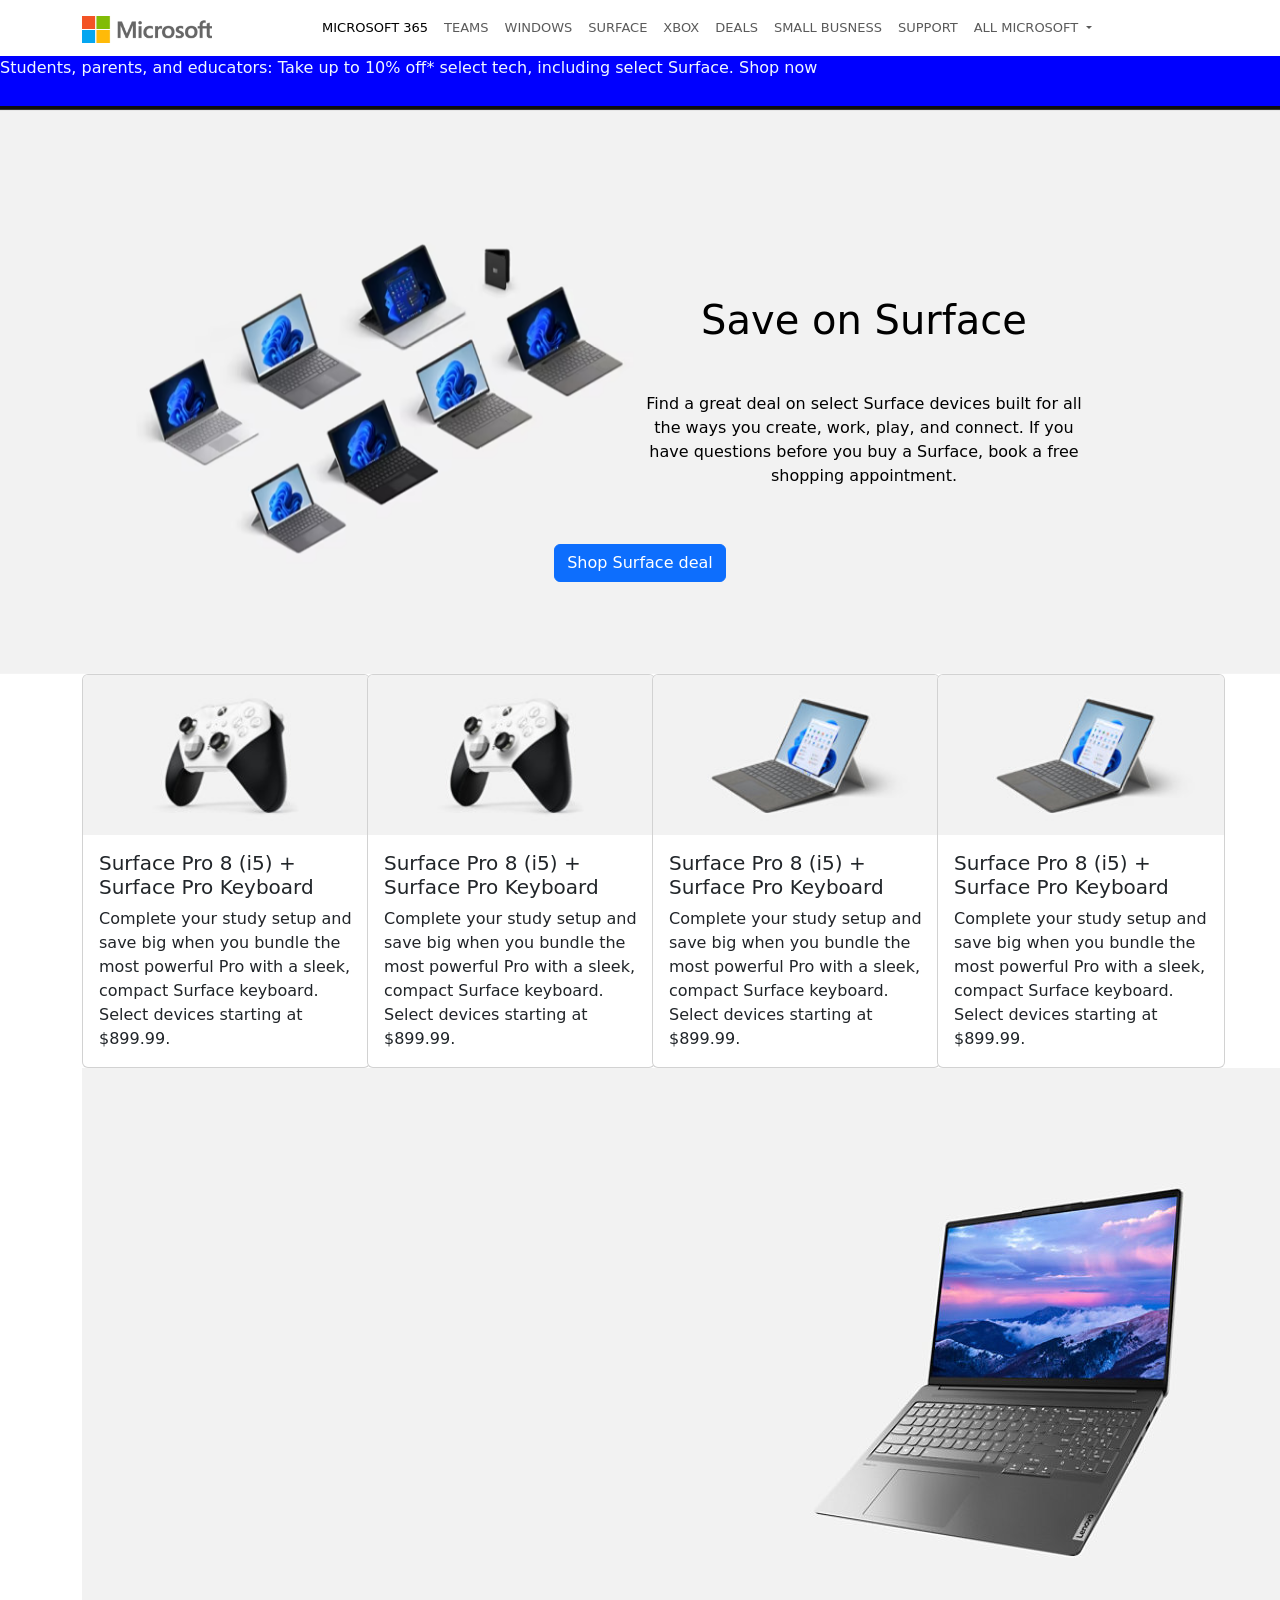
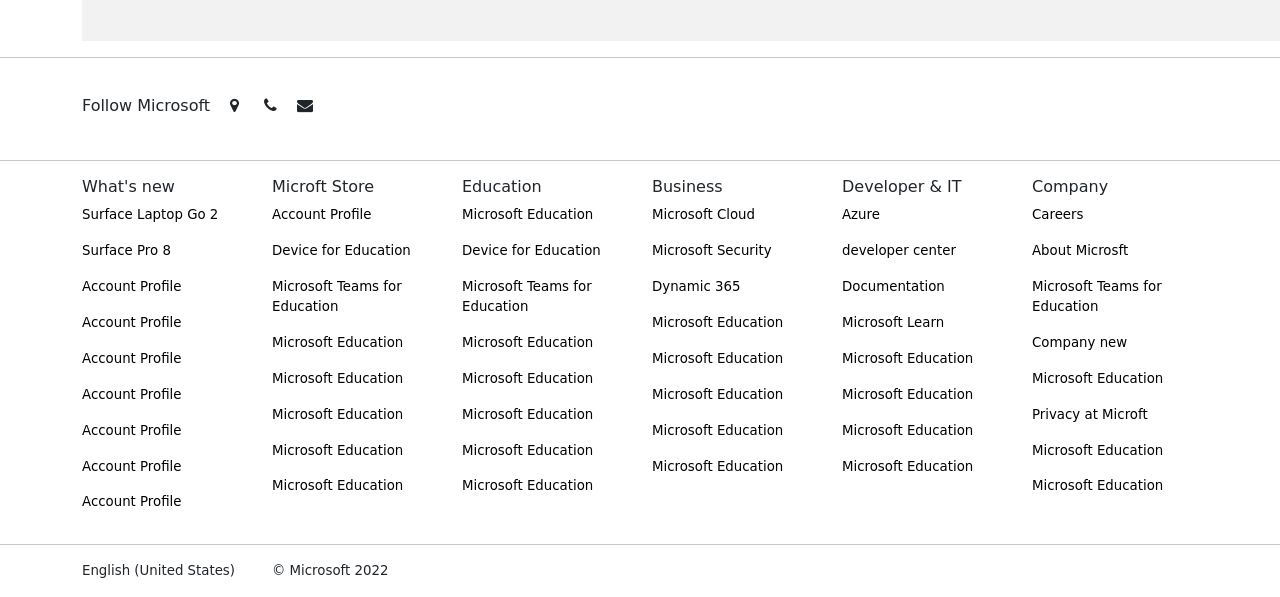
==== index.html @ 138b94b3 "extract index.html" ====
<!DOCTYPE html>
<html lang="en">
<head>
    <meta charset="UTF-8">
    <meta http-equiv="X-UA-Compatible" content="IE=edge">
    <meta name="viewport" content="width=device-width, initial-scale=1.0">
    <link rel="stylesheet" href="Website Cloning/style.css">
    <link href="https://cdn.jsdelivr.net/npm/bootstrap@5.2.1/dist/css/bootstrap.min.css" rel="stylesheet" integrity="sha384-iYQeCzEYFbKjA/T2uDLTpkwGzCiq6soy8tYaI1GyVh/UjpbCx/TYkiZhlZB6+fzT" crossorigin="anonymous">
    <link rel="stylesheet" href="https://stackpath.bootstrapcdn.com/font-awesome/4.7.0/css/font-awesome.min.css" >
    <title>Website Cloning</title>
</head>
<body>
  <nav class="navbar navbar-expand-lg navbar-light  sticky-top ">
    <div class="container">
  <a class="navbar-brand" href="#"><img src="Website Cloning/images/logo.png" alt="logo"></a>
  <button class="navbar-toggler" type="button" data-toggle="collapse" data-target="#navbarSupportedContent" 
  >
    <span class="navbar-toggler-icon"></span>
  </button>

  <div class="collapse navbar-collapse" id="navbarSupportedContent">
    <ul class="navbar-nav mr-auto">
      <li class="nav-item active text-uppercase">
        <a class="nav-link active" href="#">Microsoft 365</a>
      </li>
      <li class="nav-item text-uppercase">
        <a class="nav-link" href="#">Teams</a>
      </li>
      
      <li class="nav-item text-uppercase">
          <a class="nav-link" href="#">Windows</a>
        </li>
        
       <li class="nav-item text-uppercase">
        <a class="nav-link" href="#">Surface</a>
       </li>
       <li class="nav-item text-uppercase">
        <a class="nav-link" href="#">Xbox</a>
       </li>
       <li class="nav-item text-uppercase">
        <a class="nav-link" href="#">Deals</a>
       </li>
       <li class="nav-item text-uppercase">
        <a class="nav-link" href="#">Small Busness</a>
       </li>
       <li class="nav-item text-uppercase">
        <a class="nav-link" href="#">Support</a>
       </li>

              <li class="nav-item dropdown text-uppercase">
                <a class="nav-link dropdown-toggle" href="#" id="navbarDropdown" role="button" data-toggle="dropdown" aria-haspopup="true" aria-expanded="false">
                  All Microsoft
                </a>
                <div class="dropdown-menu text-uppercase" aria-labelledby="navbarDropdown">
                  <a class="dropdown-item" href="#">Software</a>
                  <a class="dropdown-item" href="#">PC & Devices</a>
                  <a class="dropdown-item" href="#">Entertainment</a>
                  <a class="dropdown-item" href="#">PC & Devices</a>
                  <a class="dropdown-item" href="#">Business</a>
                  <a class="dropdown-item" href="#">Developer & IT</a>
                  <a class="dropdown-item" href="#">Other</a>
                 
              </li>
     </ul>
  </div>
</div>
</nav>


  <div class="container-padding">
    <div class="info">
    <a href="#">Students, parents, and educators: Take up to 10% off* select tech, including select Surface. Shop now</a>   
    
  </div> 
</div>


<div id="carouselExampleSlidesOnly" class="carousel slide" data-ride="carousel">
  <div class="carousel-inner">
    <div class="carousel-item active">
        <img src="Website Cloning/images/welcome.png" class="d-block w-100" alt="...">

    </div>
    <div class="carousel-caption ">
      <h1 >Save on Surface</h1>
      <p>Find a great deal on select Surface devices built for all the ways you create, work, play,
         and connect. If you have questions before you buy a Surface, book a free shopping appointment.</p>
         
         <button type="button" class="btn btn-primary">Shop Surface deal</button>
     
    </div>
    <div class="carousel-item">
      <img src="Website Cloning/images/welcome.png" class="d-block w-100" alt="...">
    </div>
    
  </div>
</div>

<div class="container">
  <div class="row padding">
    <div class="col-md-3">
  <div class="card" style="width: 18rem;">
    <img src="Website Cloning/images/card1.jpg" class="card-img-top" alt="...">
    <div class="card-body">
      <h5 class="card-title">Surface Pro 8 (i5) + Surface Pro Keyboard</h5>
      <p class="card-text">Complete your study setup and save big when you bundle the most powerful Pro with a sleek, compact Surface keyboard. 
        Select devices starting at $899.99.</p>
    </div>
  </div>
</div>
<div class="col-md-3">
  <div class="card" style="width: 18rem;">
    <img src="Website Cloning/images/card1.jpg" class="card-img-top" alt="...">
    <div class="card-body">
      <h5 class="card-title">Surface Pro 8 (i5) + Surface Pro Keyboard</h5>
      <p class="card-text">Complete your study setup and save big when you bundle the most powerful Pro with a sleek, compact Surface keyboard. 
        Select devices starting at $899.99.</p>
    </div>
  </div>
</div>
<div class="col-md-3">
  <div class="card" style="width: 18rem;">
    <img src="Website Cloning/images/card3.jpg" class="card-img-top" alt="...">
    <div class="card-body">
      <h5 class="card-title">Surface Pro 8 (i5) + Surface Pro Keyboard</h5>
      <p class="card-text">Complete your study setup and save big when you bundle the most powerful Pro with a sleek, compact Surface keyboard. 
        Select devices starting at $899.99.</p>
    </div>
  </div>
</div>
<div class="col-md-3">
  <div class="card" style="width: 18rem;">
    <img src="Website Cloning/images/card3.jpg" class="card-img-top" alt="...">
    <div class="card-body">
      <h5 class="card-title">Surface Pro 8 (i5) + Surface Pro Keyboard</h5>
      <p class="card-text">Complete your study setup and save big when you bundle the most powerful Pro with a sleek, compact Surface keyboard. 
        Select devices starting at $899.99.</p>
    </div>
  </div>
</div>
  </div>
</div>
<div class="container">
 <div class="col-12">

    <img src="Website Cloning/images/ads.png" alt="">
  

 </div>

</div>
<hr>


<div class="icon-list">


<div class="container">
  
        
        <p class="icon-section">Follow Microsoft<i class="fa fa-map-marker"></i> <i class="fa fa-phone"> </i><i class="fa fa-envelope"></i> </p>
        
</div>
</div>
<hr>
<footer>

  <div class="container padding">
    <div class="row padding">
      
      <div class="col-md-2">
        <h6>What's new</h6>
        <p><a href="#">Surface Laptop Go 2</a></p>
        <p><a href="#">Surface Pro 8</a></p>
        <p><a href="#">Account Profile</a></p>
        <p><a href="#">Account Profile</a></p>
        <p><a href="#">Account Profile</a></p>
        <p><a href="#">Account Profile</a></p>
        <p><a href="#">Account Profile</a></p>
        <p><a href="#">Account Profile</a></p>
        <p><a href="#">Account Profile</a></p>

          
          
         
        </div>
        <div class="col-md-2">
          <h6>Microft Store</h6>  
          <p><a href="#">Account Profile</a></p>
          <p><a href="#">Device for Education</a></p>
          <p><a href="#">Microsoft Teams for Education</a></p>
          <p><a href="#">Microsoft Education</a></p>
          <p><a href="#">Microsoft Education</a></p>
          <p><a href="#">Microsoft Education</a></p>
          <p><a href="#">Microsoft Education</a></p>
          <p><a href="#">Microsoft Education</a></p>
            
          
           </div>
           <div class="col-md-2">
            <h6>Education</h6>  
            <p><a href="#">Microsoft Education</a></p>
            <p><a href="#">Device for Education</a></p>
            <p><a href="#">Microsoft Teams for Education</a></p>
            <p><a href="#">Microsoft Education</a></p>
            <p><a href="#">Microsoft Education</a></p>
            <p><a href="#">Microsoft Education</a></p>
            <p><a href="#">Microsoft Education</a></p>
            <p><a href="#">Microsoft Education</a></p>
              </div>
              <div class="col-md-2">
                <h6>Business</h6>  
                <p><a href="#">Microsoft Cloud</a></p>
                <p><a href="#">Microsoft Security</a></p>
                <p><a href="#">Dynamic 365</a></p>
                <p><a href="#">Microsoft Education</a></p>
                <p><a href="#">Microsoft Education</a></p>
                <p><a href="#">Microsoft Education</a></p>
                <p><a href="#">Microsoft Education</a></p>
                <p><a href="#">Microsoft Education</a></p>
                  </div>
              <div class="col-md-2">
                <h6>Developer & IT</h6>  
                <p><a href="#">Azure</a></p>
                <p><a href="#">developer center</a></p>
                <p><a href="#">Documentation</a></p>
                <p><a href="#">Microsoft Learn</a></p>
                <p><a href="#">Microsoft Education</a></p>
                <p><a href="#">Microsoft Education</a></p>
                <p><a href="#">Microsoft Education</a></p>
                <p><a href="#">Microsoft Education</a></p>
                  
                
                 </div>
                 <div class="col-md-2">
                  <h6>Company</h6>  
                  <p><a href="#">Careers</a></p>
                  <p><a href="#">About Microsft</a></p>
                  <p><a href="#">Microsoft Teams for Education</a></p>
                  <p><a href="#">Company new</a></p>
                  <p><a href="#">Microsoft Education</a></p>
                  <p><a href="#">Privacy at Microft</a></p>
                  <p><a href="#">Microsoft Education</a></p>
                  <p><a href="#">Microsoft Education</a></p>
                    
                  
                   </div>

                  </div></div>
                  <hr>
<div class="container padding">
<div class="row padding">
            <div class="col-md-2">
             English (United States)
            </div>
            <div class="col-md-2">
              <p> &copy; Microsoft 2022</p>
            </div>
            
             
           </div>
    </div>
    
  
</footer>  
<script src="https://cdn.jsdelivr.net/npm/bootstrap@5.2.1/dist/js/bootstrap.bundle.min.js" integrity="sha384-u1OknCvxWvY5kfmNBILK2hRnQC3Pr17a+RTT6rIHI7NnikvbZlHgTPOOmMi466C8" crossorigin="anonymous"></script>
</body>
</html>
---- Website Cloning/style.css ----
html,body{
    width: 100%;
    height: 100%;
    font-family: 'Poppins',sans-serif;
    
}

nav{
    font-size: small;
    color: white;
}
.navbar img{
    width: 60% ;

}




.icon-section i{
    padding-left: 20px;
}

.info{
    background-color: blue;
    height: 50px;
    
}
.info a{
    text-decoration: none;
    color: aliceblue;
    padding-top: 50px;
    
}

.carousel-caption {
    position: absolute;
    top:30%;
    padding: 30px 0px;
}
.carousel-caption h1{
padding-bottom: 40px;
padding-left: 50%;
color: black;
    
}
.carousel-caption p{
    padding-bottom: 40px;
    padding-left: 50%;
    color: black;
        
    }
    .icon-list{
        height: 70px;
        padding-top: 20px;
    }
    
    
    






















footer{
    font-size: smaller;
    text-decoration: none;

}

footer a{
    text-decoration: none;
    color: black;

}
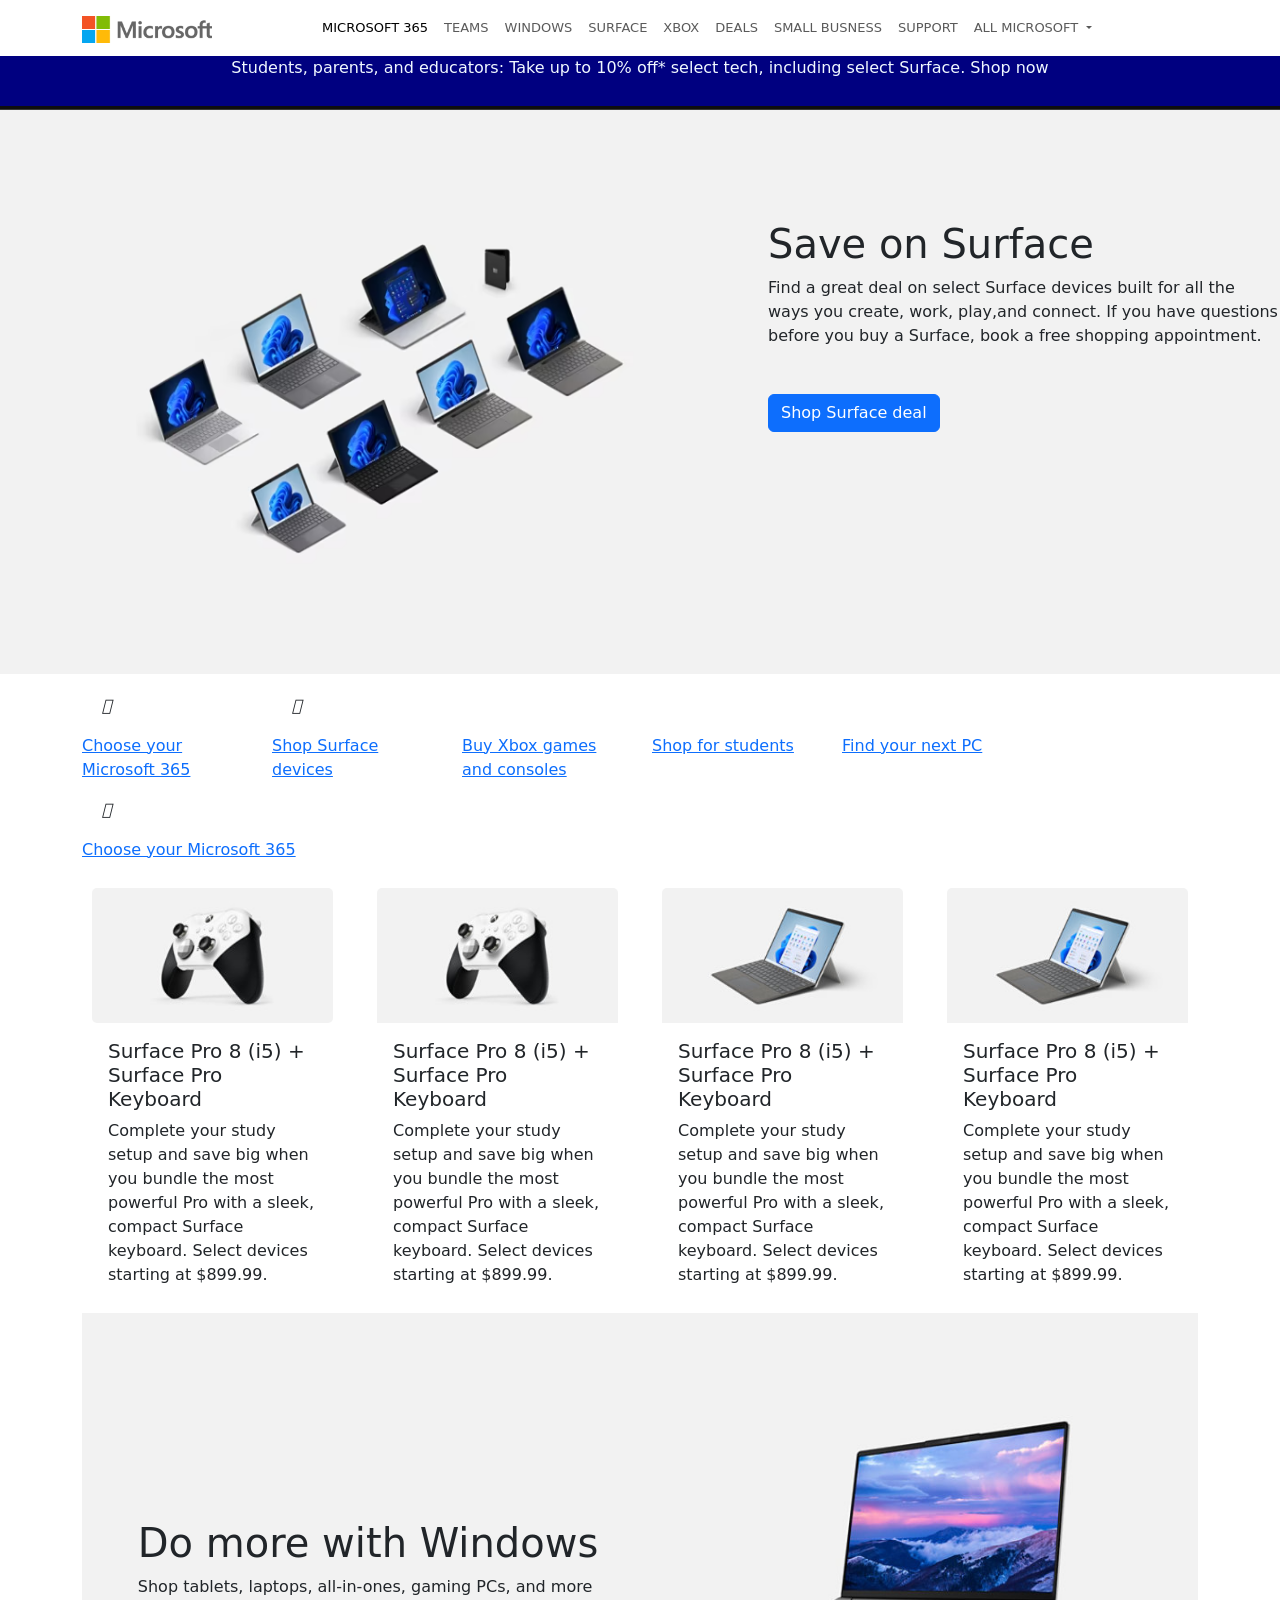
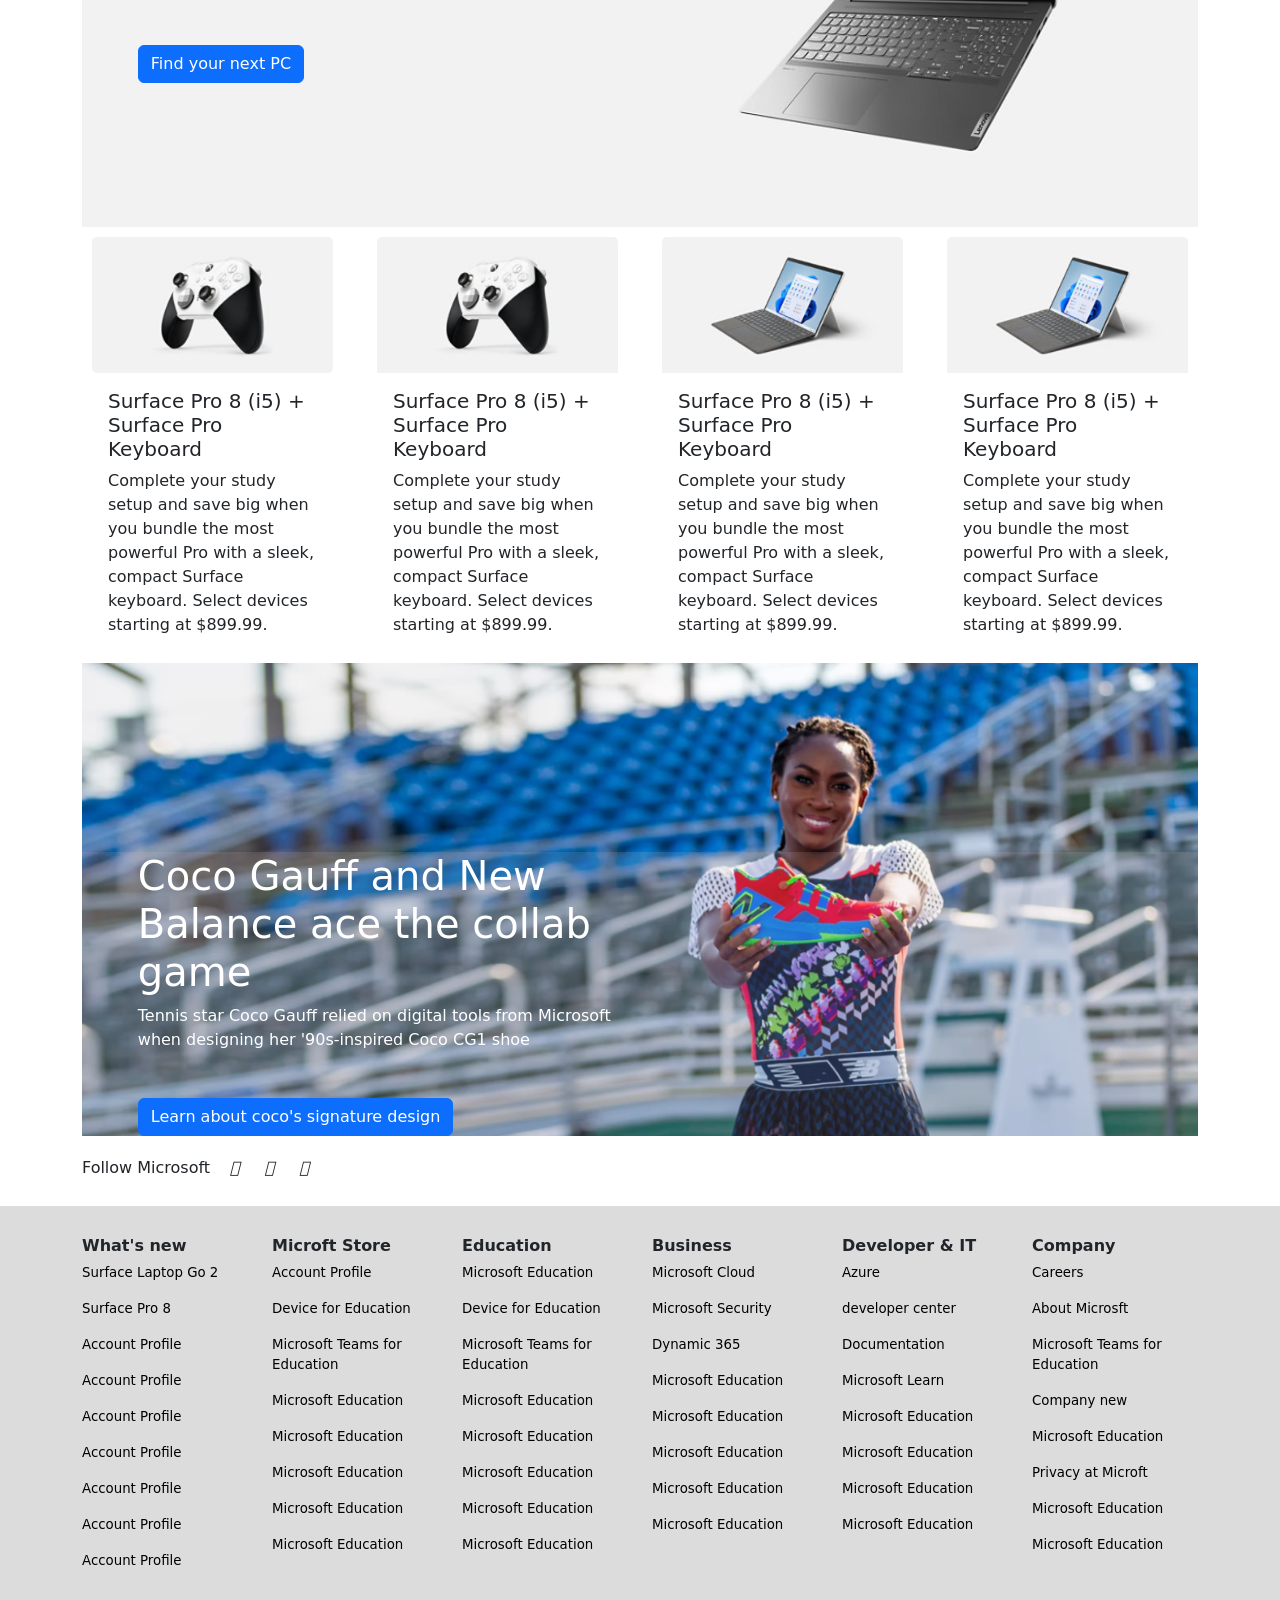
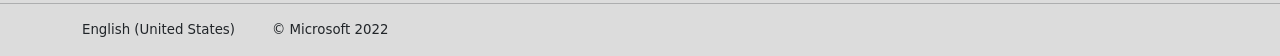
==== commit b40129fe: "add responsiveness" ====
--- a/index.html
+++ b/index.html
@@ -66,40 +66,99 @@
 </div>
 </nav>
 
-
+<section class="info">
   <div class="container-padding">
-    <div class="info">
+    
     <a href="#">Students, parents, and educators: Take up to 10% off* select tech, including select Surface. Shop now</a>   
     
-  </div> 
-</div>
-
-
-<div id="carouselExampleSlidesOnly" class="carousel slide" data-ride="carousel">
-  <div class="carousel-inner">
-    <div class="carousel-item active">
-        <img src="Website Cloning/images/welcome.png" class="d-block w-100" alt="...">
-
-    </div>
-    <div class="carousel-caption ">
+  
+</div>
+
+</section>
+
+  
+
+
+
+
+
+  <div class="hello">
+    <img src="Website Cloning/images/welcome.png"  alt="..." style="width:100%;">
+
+    <div class="text-block">
       <h1 >Save on Surface</h1>
-      <p>Find a great deal on select Surface devices built for all the ways you create, work, play,
-         and connect. If you have questions before you buy a Surface, book a free shopping appointment.</p>
+      <p>Find a great deal on select Surface devices  built for all the ways you create, work, play,and connect. If you have questions before you buy a Surface, book a free shopping appointment.</p>
          
          <button type="button" class="btn btn-primary">Shop Surface deal</button>
+
+    </div>
+    
      
     </div>
-    <div class="carousel-item">
-      <img src="Website Cloning/images/welcome.png" class="d-block w-100" alt="...">
-    </div>
-    
-  </div>
-</div>
+
+
+    
+
+    
+    
+  
+
+
+
+<div class="icon-list">
+
+
+  <div class="container">
+    <div class="row">
+      <div class="col-md-2">
+        <p class="icon-section"><i class="fa-brands fa-windows"></i></p>
+        <p><a href="#">Choose your Microsoft 365</a></p>
+      </div>
+      <div class="col-md-2">
+        <p class="icon-section"><i class="fa-light fa-laptop"></i> </p>
+        <p><a href="#">Shop Surface devices</a></p>
+      </div>
+      <div class="col-md-2">
+        <p class="icon-section"> <i class="fa-brands fa-xbox"></i></p>
+        <p><a href="#">Buy Xbox games and consoles</a></p>
+      </div>
+      <div class="col-md-2">
+        <p class="icon-section"><i class="fa-thin fa-backpack"></i></p>
+        <p><a href="#">Shop for students</a></p>
+      </div>
+      <div class="col-md-2">
+        <p class="icon-section"><i class="fa-thin fa-backpack"></i></p>
+        <p><a href="#">Find your next PC</a></p>
+      </div>
+      
+    
+    
+    </div>
+    <div class="row">
+    <div class="col-md-12">
+      <p class="icon-section"><i class="fa-thin fa-suitcase"></i></p>
+      <p><a href="#">Choose your Microsoft 365</a></p>
+    </div>
+
+  </div>
+  </div>
+        
+<section class="advert">
 
 <div class="container">
-  <div class="row padding">
+  <div class="row">
     <div class="col-md-3">
-  <div class="card" style="width: 18rem;">
+  <div class="card border-0"  >
+    <img src="Website Cloning/images/card1.jpg" class="card-img" alt="...">
+    <div class="card-body">
+      <h5 class="card-title">Surface Pro 8 (i5) + Surface Pro Keyboard</h5>
+      <p class="card-text">Complete your study setup and save big when you bundle the most powerful Pro with a sleek, compact Surface keyboard. 
+        Select devices starting at $899.99.</p>
+    </div>
+  </div>
+</div>
+<div class="col-md-3">
+  <div class="card border-0" >
     <img src="Website Cloning/images/card1.jpg" class="card-img-top" alt="...">
     <div class="card-body">
       <h5 class="card-title">Surface Pro 8 (i5) + Surface Pro Keyboard</h5>
@@ -109,7 +168,62 @@
   </div>
 </div>
 <div class="col-md-3">
-  <div class="card" style="width: 18rem;">
+  <div class="card border-0" >
+    <img src="Website Cloning/images/card3.jpg" class="card-img-top" alt="...">
+    <div class="card-body">
+      <h5 class="card-title">Surface Pro 8 (i5) + Surface Pro Keyboard</h5>
+      <p class="card-text">Complete your study setup and save big when you bundle the most powerful Pro with a sleek, compact Surface keyboard. 
+        Select devices starting at $899.99.</p>
+    </div>
+  </div>
+</div>
+<div class="col-md-3">
+  <div class="card border-0">
+    <img src="Website Cloning/images/card3.jpg" class="card-img-top" alt="...">
+    <div class="card-body">
+      <h5 class="card-title">Surface Pro 8 (i5) + Surface Pro Keyboard</h5>
+      <p class="card-text">Complete your study setup and save big when you bundle the most powerful Pro with a sleek, compact Surface keyboard. 
+        Select devices starting at $899.99.</p>
+    </div>
+  </div>
+</div>
+</div>
+  </div> </section>
+
+<div class="container">
+
+<div class="hello-left">
+  <img src="Website Cloning/images/ads.png"  alt="">
+
+  <div class="text-block-left">
+    <h1 >Do more with Windows</h1>
+    <p>Shop tablets, laptops, all-in-ones, gaming PCs, and more</p>
+       
+       <button type="button" class="btn btn-primary">Find your next PC</button>
+
+  </div>
+  
+   
+  </div>
+</div>
+
+
+
+
+<div class="container">
+  <div class="row">
+    <div class="col-md-3">
+  <div class="card border-0"  >
+    <img src="Website Cloning/images/card1.jpg" class="card-img" alt="...">
+    <div class="card-body">
+      <h5 class="card-title">Surface Pro 8 (i5) + Surface Pro Keyboard</h5>
+      <p class="card-text">Complete your study setup and save big when you bundle the most powerful Pro with a sleek, compact Surface keyboard. 
+        Select devices starting at $899.99.</p>
+    </div>
+  </div>
+</div>
+<div class="col-md-3">
+  <div class="card border-0" >
     <img src="Website Cloning/images/card1.jpg" class="card-img-top" alt="...">
     <div class="card-body">
       <h5 class="card-title">Surface Pro 8 (i5) + Surface Pro Keyboard</h5>
@@ -119,7 +233,7 @@
   </div>
 </div>
 <div class="col-md-3">
-  <div class="card" style="width: 18rem;">
+  <div class="card border-0" >
     <img src="Website Cloning/images/card3.jpg" class="card-img-top" alt="...">
     <div class="card-body">
       <h5 class="card-title">Surface Pro 8 (i5) + Surface Pro Keyboard</h5>
@@ -129,7 +243,7 @@
   </div>
 </div>
 <div class="col-md-3">
-  <div class="card" style="width: 18rem;">
+  <div class="card border-0" >
     <img src="Website Cloning/images/card3.jpg" class="card-img-top" alt="...">
     <div class="card-body">
       <h5 class="card-title">Surface Pro 8 (i5) + Surface Pro Keyboard</h5>
@@ -138,38 +252,44 @@
     </div>
   </div>
 </div>
-  </div>
-</div>
+</div>
+  </div>
+
+  <div class="container">
+
+    <div class="hello-bottom">
+      <img src="Website Cloning/images/player.png"  alt="">
+    
+      <div class="text-block-bottom">
+        <h1>Coco Gauff and New Balance ace the collab game</h1>
+        <p>Tennis star Coco Gauff relied on digital tools from Microsoft when designing her '90s-inspired Coco CG1 shoe</p>
+           
+           <button type="button" class="btn btn-primary">Learn about coco's signature design</button>
+    
+      </div>
+      
+       
+      </div>
+    </div>
+
+<div class="icon-list">
+
+
 <div class="container">
- <div class="col-12">
-
-    <img src="Website Cloning/images/ads.png" alt="">
-  
-
- </div>
-
-</div>
-<hr>
-
-
-<div class="icon-list">
-
-
-<div class="container">
   
         
-        <p class="icon-section">Follow Microsoft<i class="fa fa-map-marker"></i> <i class="fa fa-phone"> </i><i class="fa fa-envelope"></i> </p>
+<p class="icon-section">Follow Microsoft<i class="fa-brands fa-twitter"></i> <i class="fa-brands fa-linkedin"></i> <i class="fa-brands fa-facebook"></i> </p>
         
 </div>
 </div>
-<hr>
+
 <footer>
 
   <div class="container padding">
     <div class="row padding">
       
       <div class="col-md-2">
-        <h6>What's new</h6>
+        <h6><b>What's new </b> </h6>
         <p><a href="#">Surface Laptop Go 2</a></p>
         <p><a href="#">Surface Pro 8</a></p>
         <p><a href="#">Account Profile</a></p>
@@ -185,7 +305,7 @@
          
         </div>
         <div class="col-md-2">
-          <h6>Microft Store</h6>  
+          <h6> <b>Microft Store</b> </h6>  
           <p><a href="#">Account Profile</a></p>
           <p><a href="#">Device for Education</a></p>
           <p><a href="#">Microsoft Teams for Education</a></p>
@@ -198,7 +318,7 @@
           
            </div>
            <div class="col-md-2">
-            <h6>Education</h6>  
+            <h6><b>Education </b></h6>  
             <p><a href="#">Microsoft Education</a></p>
             <p><a href="#">Device for Education</a></p>
             <p><a href="#">Microsoft Teams for Education</a></p>
@@ -209,7 +329,7 @@
             <p><a href="#">Microsoft Education</a></p>
               </div>
               <div class="col-md-2">
-                <h6>Business</h6>  
+                <h6><b>Business </b> </h6>  
                 <p><a href="#">Microsoft Cloud</a></p>
                 <p><a href="#">Microsoft Security</a></p>
                 <p><a href="#">Dynamic 365</a></p>
@@ -220,7 +340,7 @@
                 <p><a href="#">Microsoft Education</a></p>
                   </div>
               <div class="col-md-2">
-                <h6>Developer & IT</h6>  
+                <h6> <b>Developer & IT</b></h6>  
                 <p><a href="#">Azure</a></p>
                 <p><a href="#">developer center</a></p>
                 <p><a href="#">Documentation</a></p>
@@ -233,7 +353,7 @@
                 
                  </div>
                  <div class="col-md-2">
-                  <h6>Company</h6>  
+                  <h6> <b>Company</b></h6>  
                   <p><a href="#">Careers</a></p>
                   <p><a href="#">About Microsft</a></p>
                   <p><a href="#">Microsoft Teams for Education</a></p>
--- a/Website Cloning/style.css
+++ b/Website Cloning/style.css
@@ -22,59 +22,101 @@
 }
 
 .info{
-    background-color: blue;
+    background-color:#000080;
     height: 50px;
+    text-align: center;
     
 }
 .info a{
     text-decoration: none;
     color: aliceblue;
-    padding-top: 50px;
+    padding-top: 20px;
     
 }
 
-.carousel-caption {
+
+
+
+.hello {
+    position: relative;
+   
+  }
+  
+  /* Bottom right text */
+  .text-block {
     position: absolute;
-    top:30%;
-    padding: 30px 0px;
-}
-.carousel-caption h1{
-padding-bottom: 40px;
-padding-left: 50%;
-color: black;
+    top: 20%;
+    padding-left: 60%;
     
-}
-.carousel-caption p{
-    padding-bottom: 40px;
-    padding-left: 50%;
-    color: black;
-        
-    }
+  }
+
+  .hello button{
+    margin-top: 30px;
+  }
+  .hello-left {
+    position: relative;
+   
+  }
+  
+  .hello-left img {
+    width: 100%;
+   
+  }
+  
+  /* Bottom right text */
+  .text-block-left {
+    position: absolute;
+    top: 40%;
+    padding-right: 50%;
+    padding-left: 5%;
+    
+  }
+
+  .hello-left button{
+    margin-top: 30px;
+  }
+
+  .hello-bottom {
+    position: relative;
+    
+   
+  }
+  
+  .hello-bottom img {
+    width: 100%;
+   
+  }
+
+  
+  
+  
+  .text-block-bottom {
+    position: absolute;
+    top: 40%;
+    padding-right: 50%;
+    padding-left: 5%;
+    color: white;
+    background-color:rgba(214, 184, 184, 0.151);
+   
+    
+  }
+
+  .hello-bottom button{
+    margin-top: 30px;
+  }
+  
+
     .icon-list{
         height: 70px;
         padding-top: 20px;
     }
+    .card{
+        padding: 10px;
+        
+        
+    }
     
     
-    
-
-
-
-
-
-
-
-
-
-
-
-
-
-
-
-
-
-
 
 
 
@@ -82,6 +124,8 @@
 footer{
     font-size: smaller;
     text-decoration: none;
+    background-color: gainsboro;
+    padding-top: 30px;
 
 }
 
@@ -90,3 +134,58 @@
     color: black;
 
 }
+@media (max-width: 576px) { 
+
+    .navbar-brand img{
+        display: none;
+    }
+    .info a{
+        display:none;
+    }
+    .hello {
+      
+      width: 100%;
+       
+      }
+   
+    
+  
+  
+  }
+
+/* Medium devices (tablets, 768px and up) */
+@media (max-width: 768px) { 
+    .navbar-brand img{
+        display: none;
+    }
+    .hello {
+      
+      width: 100%;
+       
+      }
+    .text-block {
+       width: 100%;
+    }
+ }
+
+/* Large devices (desktops, 992px and up)  */
+@media (max-width: 992px) { 
+    .navbar-brand img{
+    display: none;
+}
+
+
+
+.hello {
+  position: relative;
+ width: 100%;     
+  padding: auto;
+   
+  }
+.text-block {
+  padding: absolute;
+   width: 100%;
+   padding: 0;
+   
+}}
+
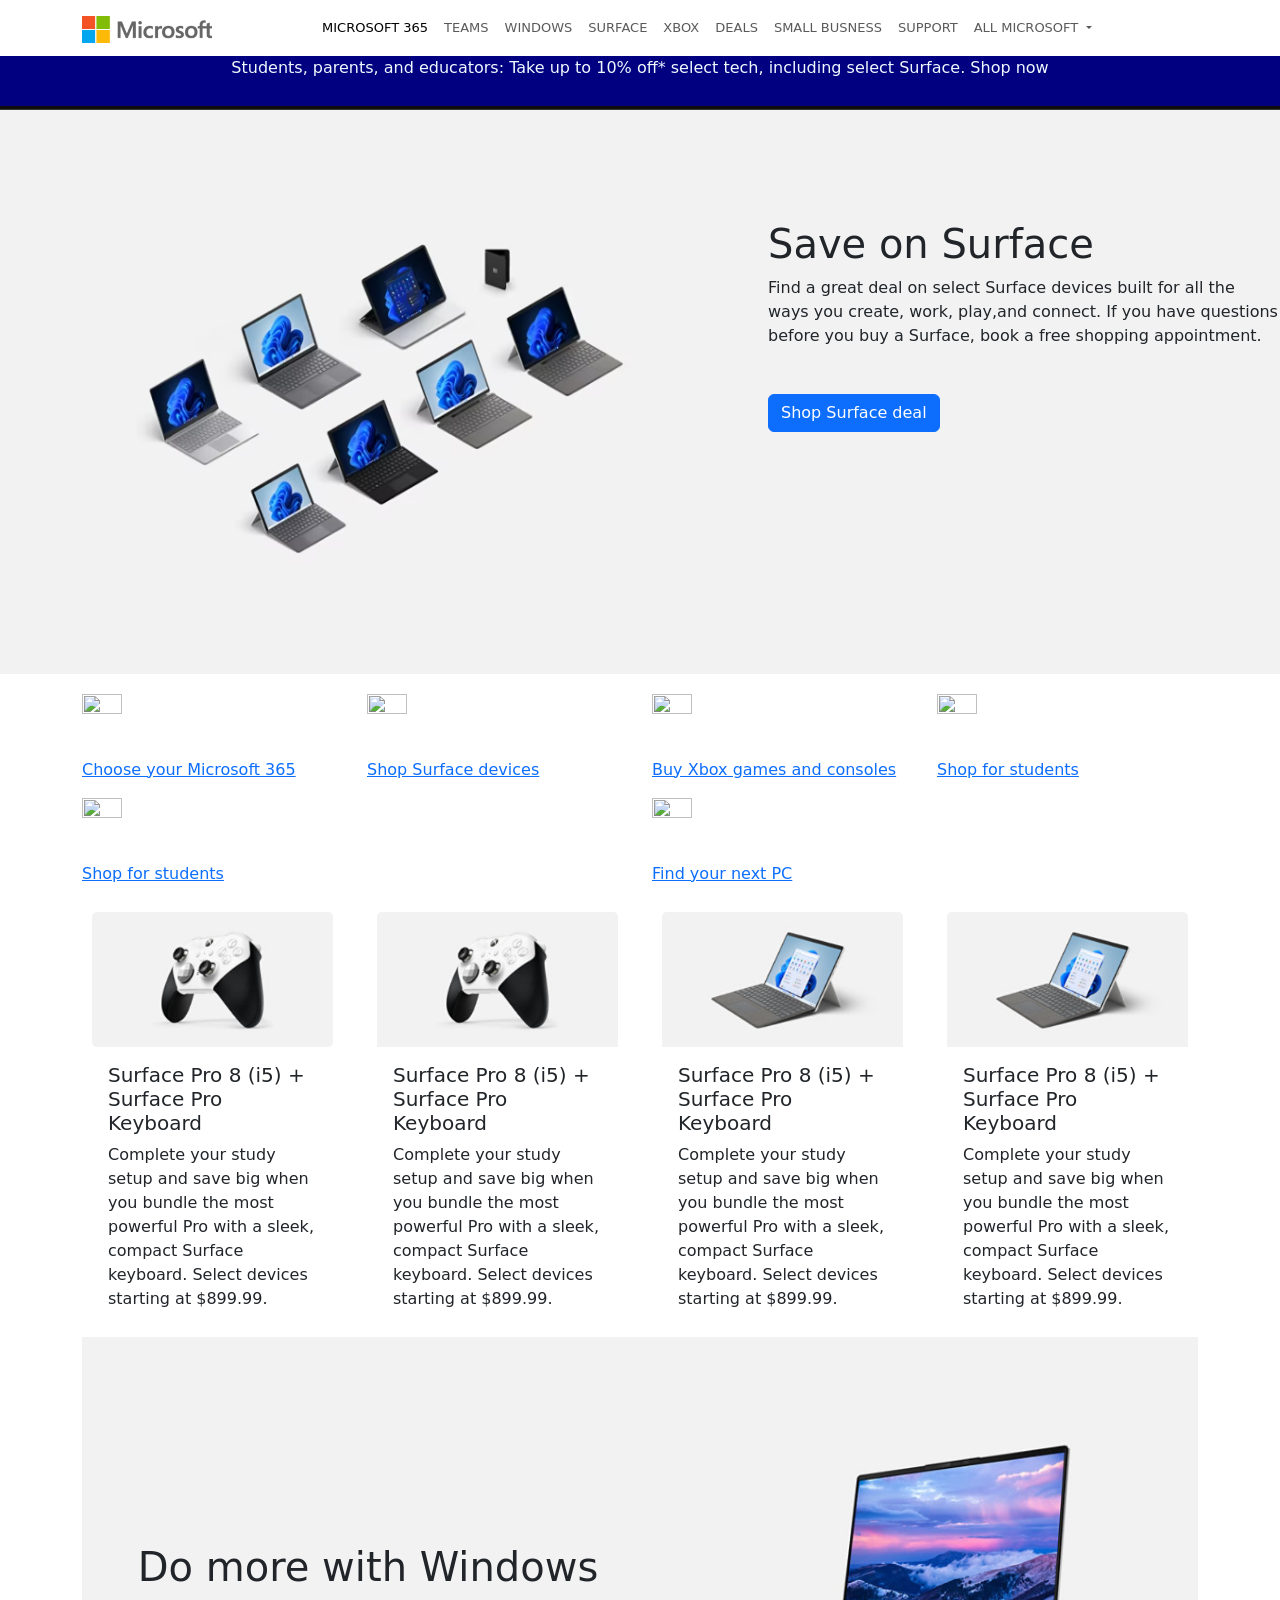
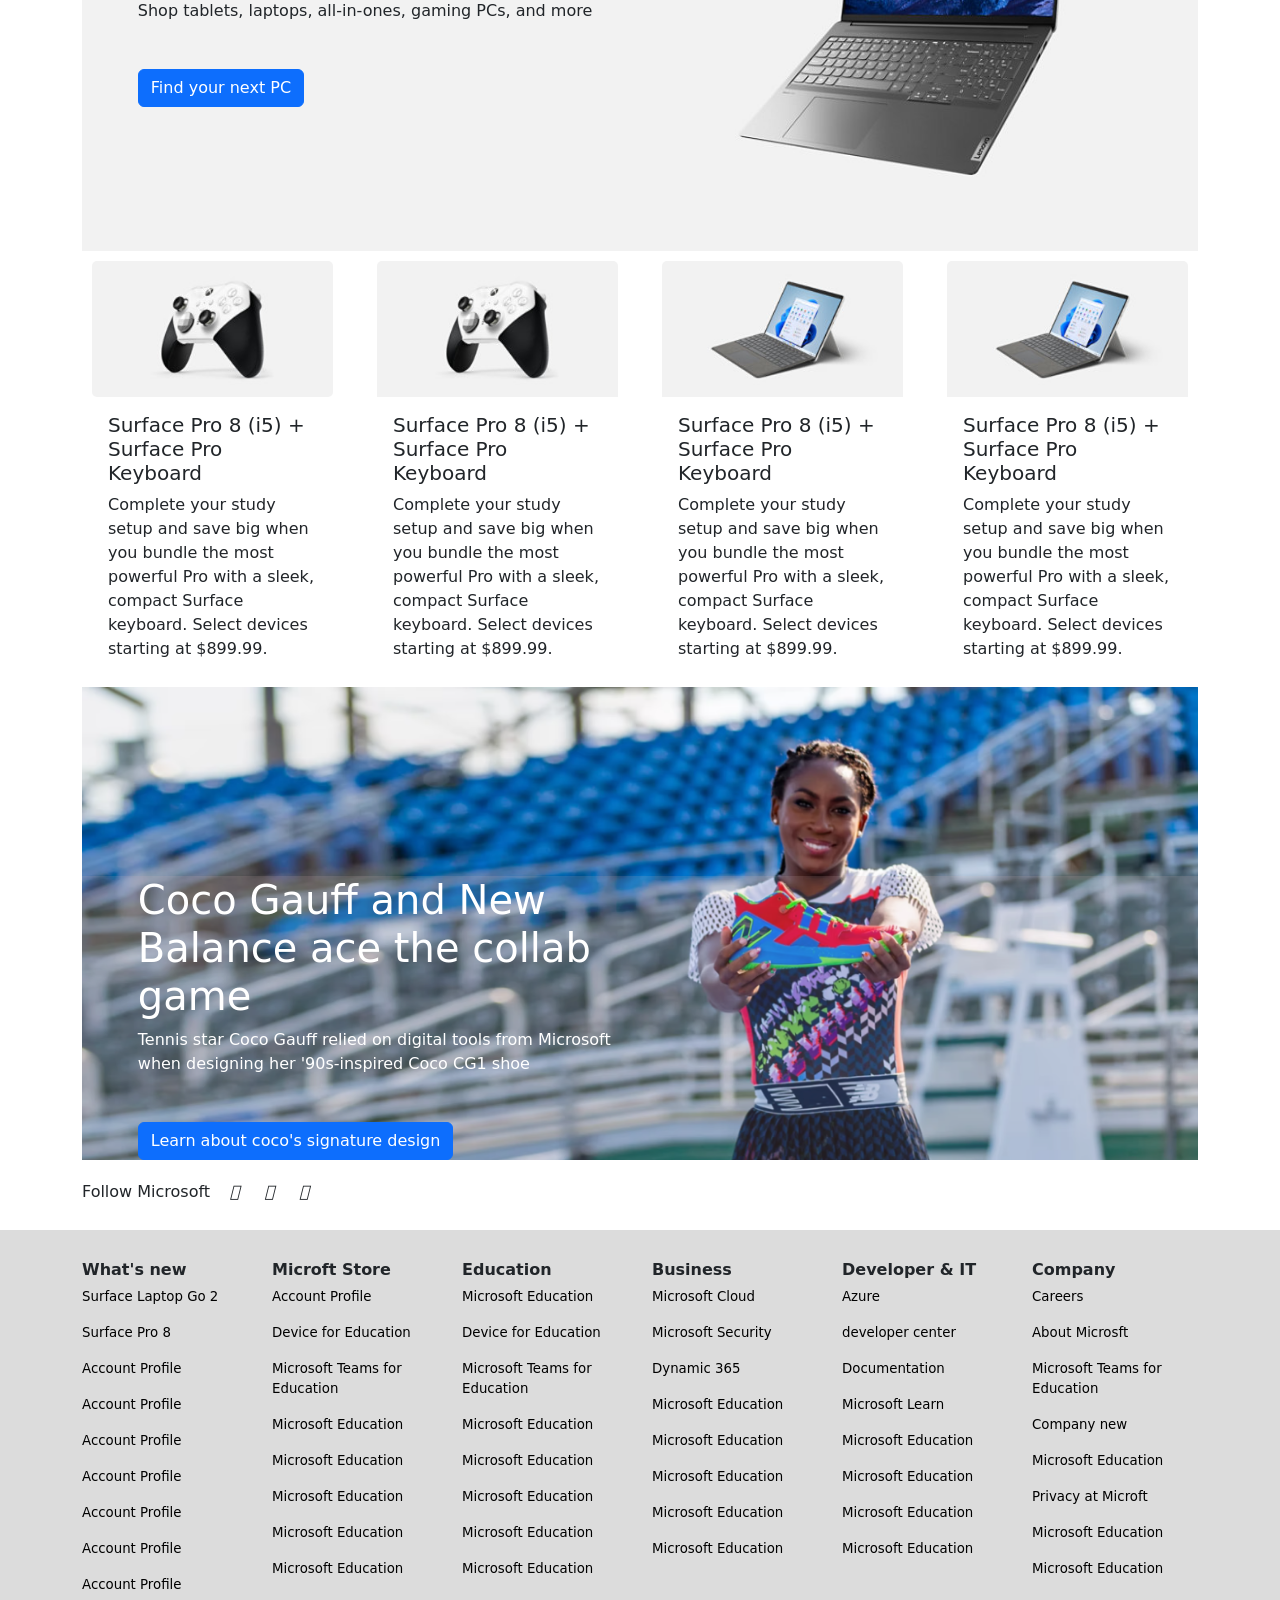
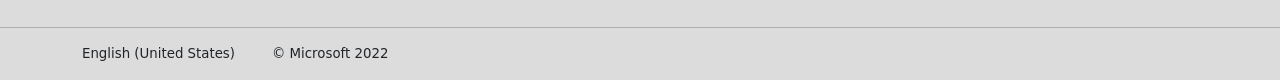
==== commit b22787c2: "update responsiveness" ====
--- a/index.html
+++ b/index.html
@@ -110,38 +110,64 @@
 
   <div class="container">
     <div class="row">
-      <div class="col-md-2">
-        <p class="icon-section"><i class="fa-brands fa-windows"></i></p>
+      <div class="col-md-3">
+        <p class="icon-section"><img data-src="https://cdn-dynmedia-1.microsoft.com/is/image/microsoftcorp/gldn-Quick-Link-Icon-80x80-Microsoft-365?wid=40&amp;hei=40" width="40" height="40" alt="" class="img-fluid flex-shrink-0 mb-2 blur-up lazypreload lazyloaded" data-bi-cn="Choose your Microsoft 365" data-bi-ecn="Choose your Microsoft 365" data-bi-bhvr="0" data-bi-ct="CTA" data-bi-pa="Body" data-bi-compnm="Link List" src="https://cdn-dynmedia-1.microsoft.com/is/image/microsoftcorp/gldn-Quick-Link-Icon-80x80-Microsoft-365?wid=40&amp;hei=40"></p>
         <p><a href="#">Choose your Microsoft 365</a></p>
       </div>
-      <div class="col-md-2">
-        <p class="icon-section"><i class="fa-light fa-laptop"></i> </p>
+      <div class="col-md-3">
+        <p class="icon-section">
+            <img data-src="https://cdn-dynmedia-1.microsoft.com/is/image/microsoftcorp/icon-LL-surface-kickstand-120x120?wid=40&amp;hei=40" width="40" height="40" alt="" class="img-fluid flex-shrink-0 mb-2 blur-up lazypreload lazyloaded" data-bi-cn="Shop Surface devices" data-bi-ecn="Shop Surface devices" data-bi-bhvr="0" data-bi-ct="CTA" data-bi-pa="Body" data-bi-compnm="Link List" src="https://cdn-dynmedia-1.microsoft.com/is/image/microsoftcorp/icon-LL-surface-kickstand-120x120?wid=40&amp;hei=40">
+      </p>
         <p><a href="#">Shop Surface devices</a></p>
       </div>
-      <div class="col-md-2">
-        <p class="icon-section"> <i class="fa-brands fa-xbox"></i></p>
+      <div class="col-md-3">
+        <p class="icon-section">
+            
+            
+          <img data-src="https://cdn-dynmedia-1.microsoft.com/is/image/microsoftcorp/gldn-ICON-LL-xbox-logo-120x120?wid=40&amp;hei=40" width="40" height="40" alt="" class="img-fluid flex-shrink-0 mb-2 blur-up lazypreload lazyloaded" data-bi-cn="Buy Xbox games and consoles" data-bi-ecn="Buy Xbox games and consoles" data-bi-bhvr="0" data-bi-ct="CTA" data-bi-pa="Body" data-bi-compnm="Link List" src="https://cdn-dynmedia-1.microsoft.com/is/image/microsoftcorp/gldn-ICON-LL-xbox-logo-120x120?wid=40&amp;hei=40">
+      
+      
+      </p>
         <p><a href="#">Buy Xbox games and consoles</a></p>
       </div>
-      <div class="col-md-2">
-        <p class="icon-section"><i class="fa-thin fa-backpack"></i></p>
+      <div class="col-md-3">
+        
+        <p class="icon-section"> 
+            
+          <img data-src="https://cdn-dynmedia-1.microsoft.com/is/image/microsoftcorp/Book_Icon_40x40?wid=40&amp;hei=40" width="40" height="40" alt="" class="img-fluid flex-shrink-0 mb-2 blur-up lazypreload lazyloaded" data-bi-cn="Shop for students" data-bi-ecn="Shop for students" data-bi-bhvr="0" data-bi-ct="CTA" data-bi-pa="Body" data-bi-compnm="Link List" src="https://cdn-dynmedia-1.microsoft.com/is/image/microsoftcorp/Book_Icon_40x40?wid=40&amp;hei=40">
+      
+      
+      </p>
         <p><a href="#">Shop for students</a></p>
-      </div>
-      <div class="col-md-2">
-        <p class="icon-section"><i class="fa-thin fa-backpack"></i></p>
-        <p><a href="#">Find your next PC</a></p>
-      </div>
-      
-    
-    
-    </div>
-    <div class="row">
-    <div class="col-md-12">
-      <p class="icon-section"><i class="fa-thin fa-suitcase"></i></p>
-      <p><a href="#">Choose your Microsoft 365</a></p>
-    </div>
-
-  </div>
-  </div>
+      </div> </div>
+
+
+      <div class="row">
+      <div class="col-md-6">
+        <p class="icon-section">
+            
+            
+          <img data-src="https://cdn-dynmedia-1.microsoft.com/is/image/microsoftcorp/QuickLink-Laptop-40x40?wid=40&amp;hei=40" width="40" height="40" alt="" class="img-fluid flex-shrink-0 mb-2 blur-up lazypreload lazyloaded" data-bi-cn="Find your next PC" data-bi-ecn="Find your next PC" data-bi-bhvr="0" data-bi-ct="CTA" data-bi-pa="Body" data-bi-compnm="Link List" src="https://cdn-dynmedia-1.microsoft.com/is/image/microsoftcorp/QuickLink-Laptop-40x40?wid=40&amp;hei=40">
+      
+</p>
+<p><a href="#">Shop for students</a></p></div>
+  
+    
+    
+
+  
+  <div class="col-md-6">
+
+    <p class="icon-section">
+        
+        
+<img data-src="https://cdn-dynmedia-1.microsoft.com/is/image/microsoftcorp/gldn-ICON-LL-briefcase-120x120?wid=40&amp;hei=40" width="40" height="40" alt="" class="img-fluid flex-shrink-0 mb-2 blur-up lazypreload lazyloaded" data-bi-cn="Shop Business" data-bi-ecn="Shop Business" data-bi-bhvr="0" data-bi-ct="CTA" data-bi-pa="Body" data-bi-compnm="Link List" src="https://cdn-dynmedia-1.microsoft.com/is/image/microsoftcorp/gldn-ICON-LL-briefcase-120x120?wid=40&amp;hei=40">
+        
+        
+       <p><a href="#">Find your next PC</a></p>
+    
+</div>
+  </div></div>
         
 <section class="advert">
 
--- a/Website Cloning/style.css
+++ b/Website Cloning/style.css
@@ -142,15 +142,20 @@
     .info a{
         display:none;
     }
-    .hello {
-      
-      width: 100%;
-       
-      }
-   
-    
-  
-  
+    .text-block {
+      position: relative;
+   }
+   .text-block-left {
+    position: relative;
+     
+  }
+  .text-block-bottom {
+    color: black;
+    position: relative;
+     
+  }
+    
+   
   }
 
 /* Medium devices (tablets, 768px and up) */
@@ -158,13 +163,19 @@
     .navbar-brand img{
         display: none;
     }
-    .hello {
-      
-      width: 100%;
+   
+    .text-block {
+      position: relative;
        
-      }
-    .text-block {
-       width: 100%;
+    }
+    .text-block-left {
+      position: relative;
+       
+    }
+    .text-block-bottom {
+      color: black;
+      position: relative;
+       
     }
  }
 
@@ -176,16 +187,21 @@
 
 
 
-.hello {
+.text-block {
   position: relative;
- width: 100%;     
-  padding: auto;
-   
-  }
-.text-block {
-  padding: absolute;
-   width: 100%;
-   padding: 0;
-   
-}}
-
+  padding: 0;
+   
+}
+.text-block-left {
+  position: relative;
+  padding: 0;
+   
+}
+.text-block-bottom {
+  position: relative;
+  padding: 0;
+  color: black;
+   
+}
+}
+
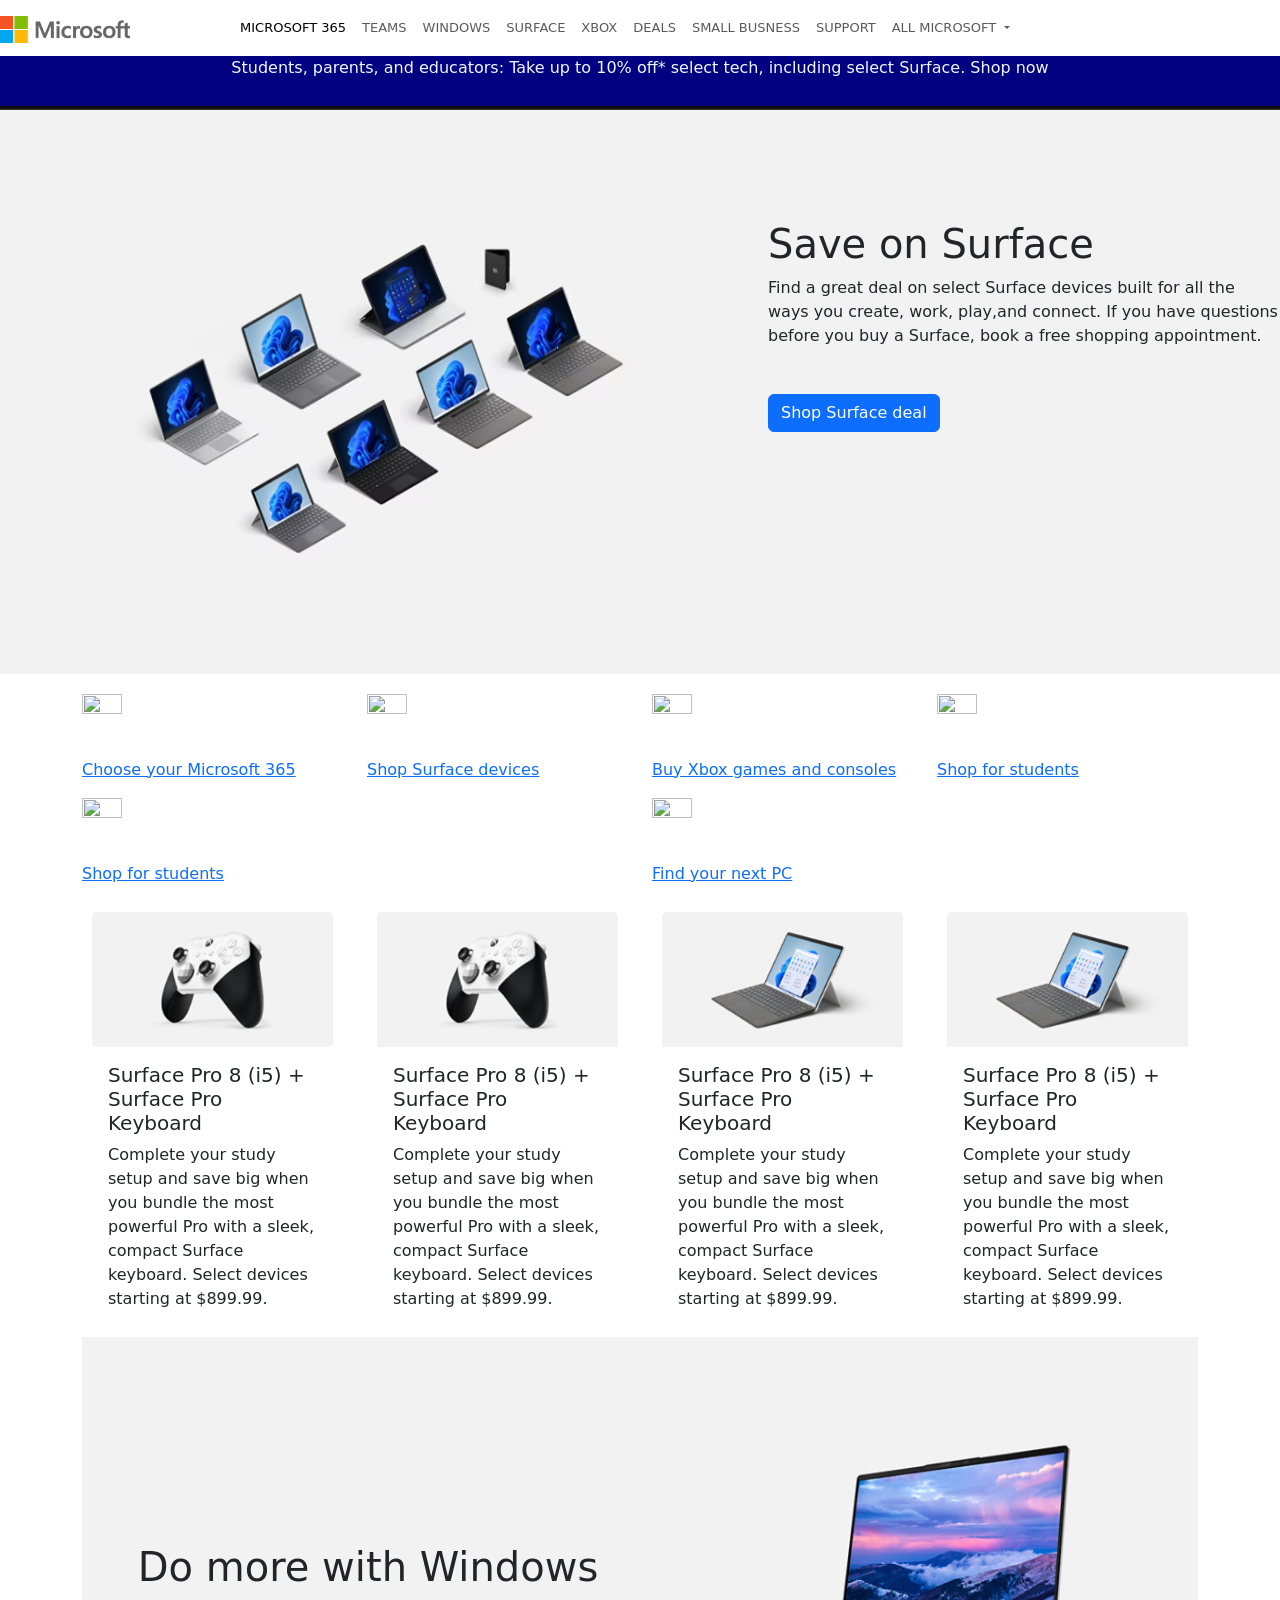
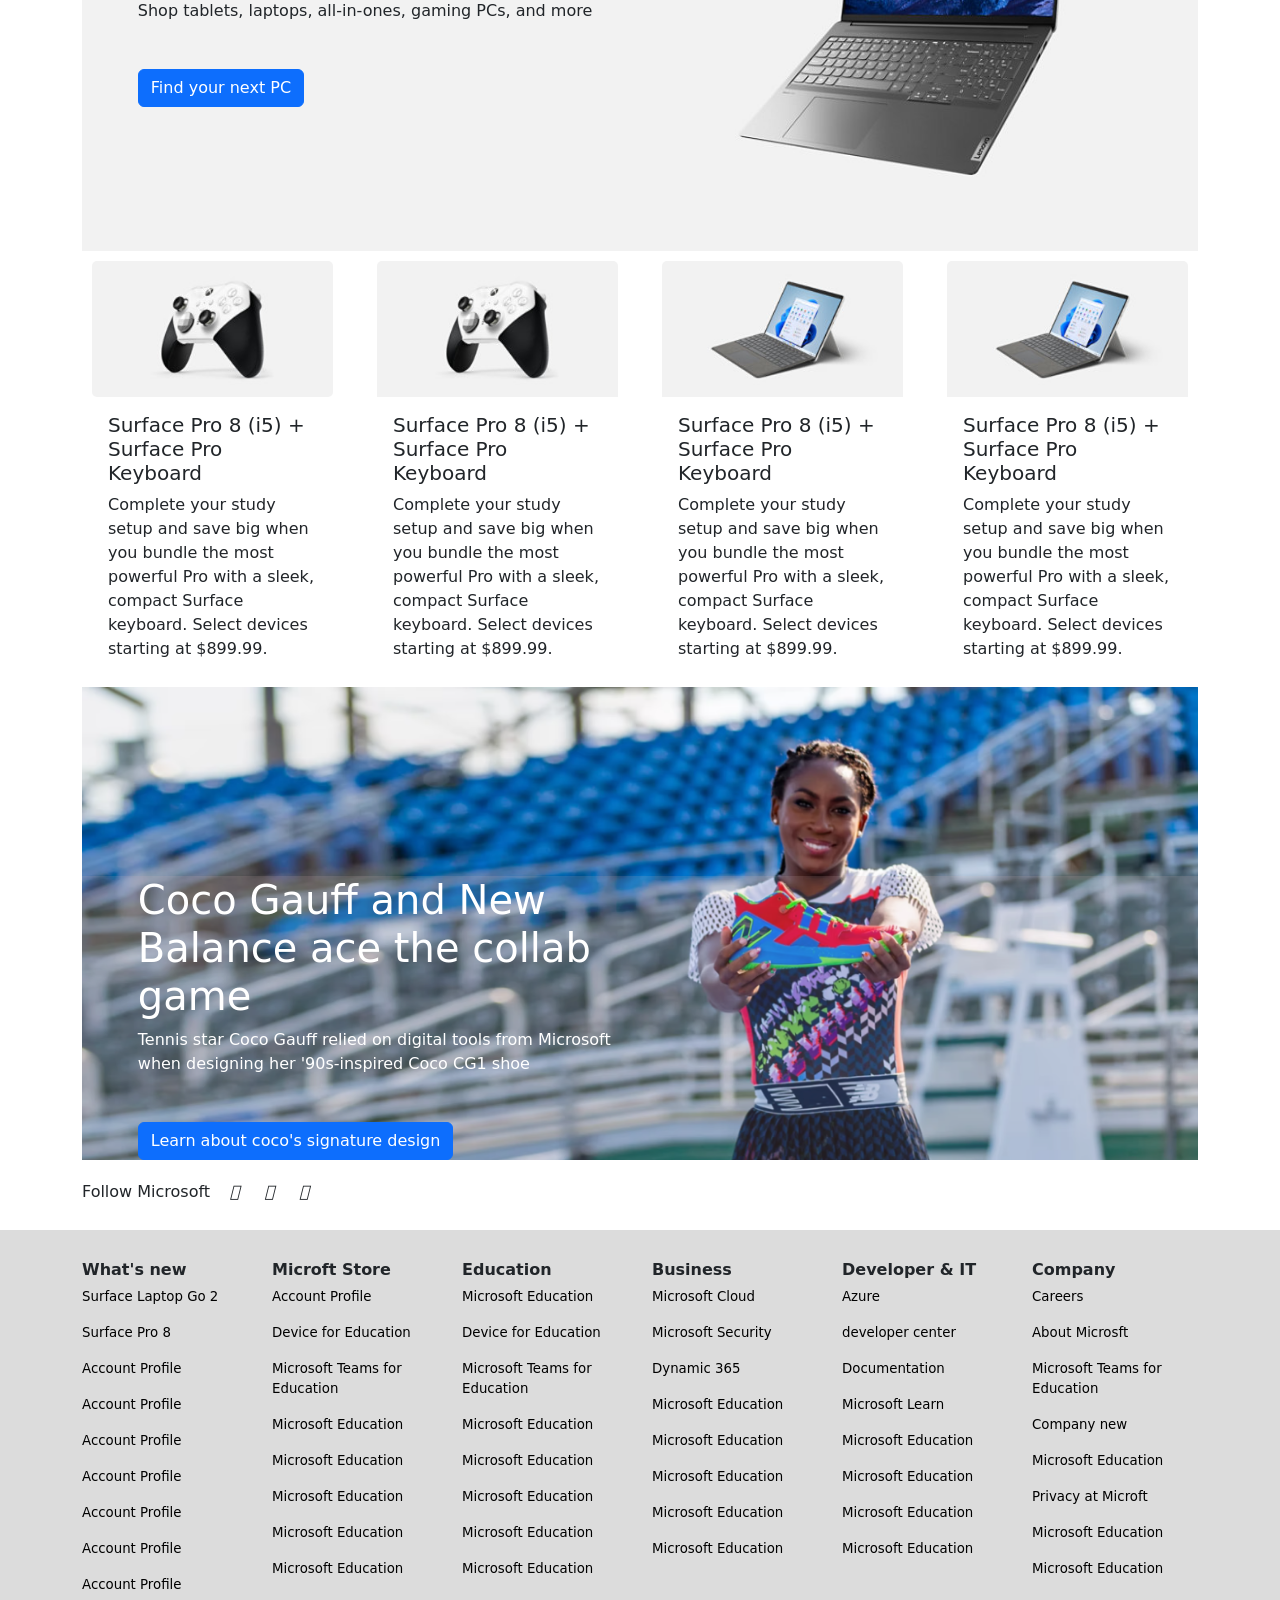
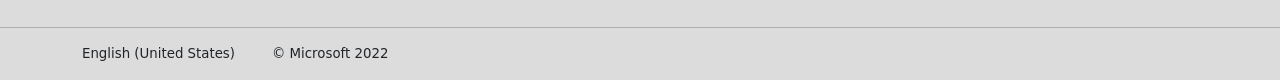
==== commit 55161168: "update responsiveness" ====
--- a/index.html
+++ b/index.html
@@ -11,7 +11,7 @@
 </head>
 <body>
   <nav class="navbar navbar-expand-lg navbar-light  sticky-top ">
-    <div class="container">
+    
   <a class="navbar-brand" href="#"><img src="Website Cloning/images/logo.png" alt="logo"></a>
   <button class="navbar-toggler" type="button" data-toggle="collapse" data-target="#navbarSupportedContent" 
   >
@@ -63,6 +63,10 @@
               </li>
      </ul>
   </div>
+
+</nav>
+
+
 </div>
 </nav>
 
@@ -409,6 +413,10 @@
     
   
 </footer>  
-<script src="https://cdn.jsdelivr.net/npm/bootstrap@5.2.1/dist/js/bootstrap.bundle.min.js" integrity="sha384-u1OknCvxWvY5kfmNBILK2hRnQC3Pr17a+RTT6rIHI7NnikvbZlHgTPOOmMi466C8" crossorigin="anonymous"></script>
+
+<script src="https://code.jquery.com/jquery-3.4.1.slim.min.js" ></script>
+    
+    <script src="https://cdn.jsdelivr.net/npm/popper.js@1.16.0/dist/umd/popper.min.js"></script>
+    <script src="https://stackpath.bootstrapcdn.com/bootstrap/4.4.1/js/bootstrap.min.js" ></script>
 </body>
 </html>
--- a/Website Cloning/style.css
+++ b/Website Cloning/style.css
@@ -13,6 +13,7 @@
     width: 60% ;
 
 }
+
 
 
 
@@ -136,9 +137,7 @@
 }
 @media (max-width: 576px) { 
 
-    .navbar-brand img{
-        display: none;
-    }
+    
     .info a{
         display:none;
     }
@@ -160,9 +159,7 @@
 
 /* Medium devices (tablets, 768px and up) */
 @media (max-width: 768px) { 
-    .navbar-brand img{
-        display: none;
-    }
+    
    
     .text-block {
       position: relative;
@@ -181,9 +178,7 @@
 
 /* Large devices (desktops, 992px and up)  */
 @media (max-width: 992px) { 
-    .navbar-brand img{
-    display: none;
-}
+    
 
 
 
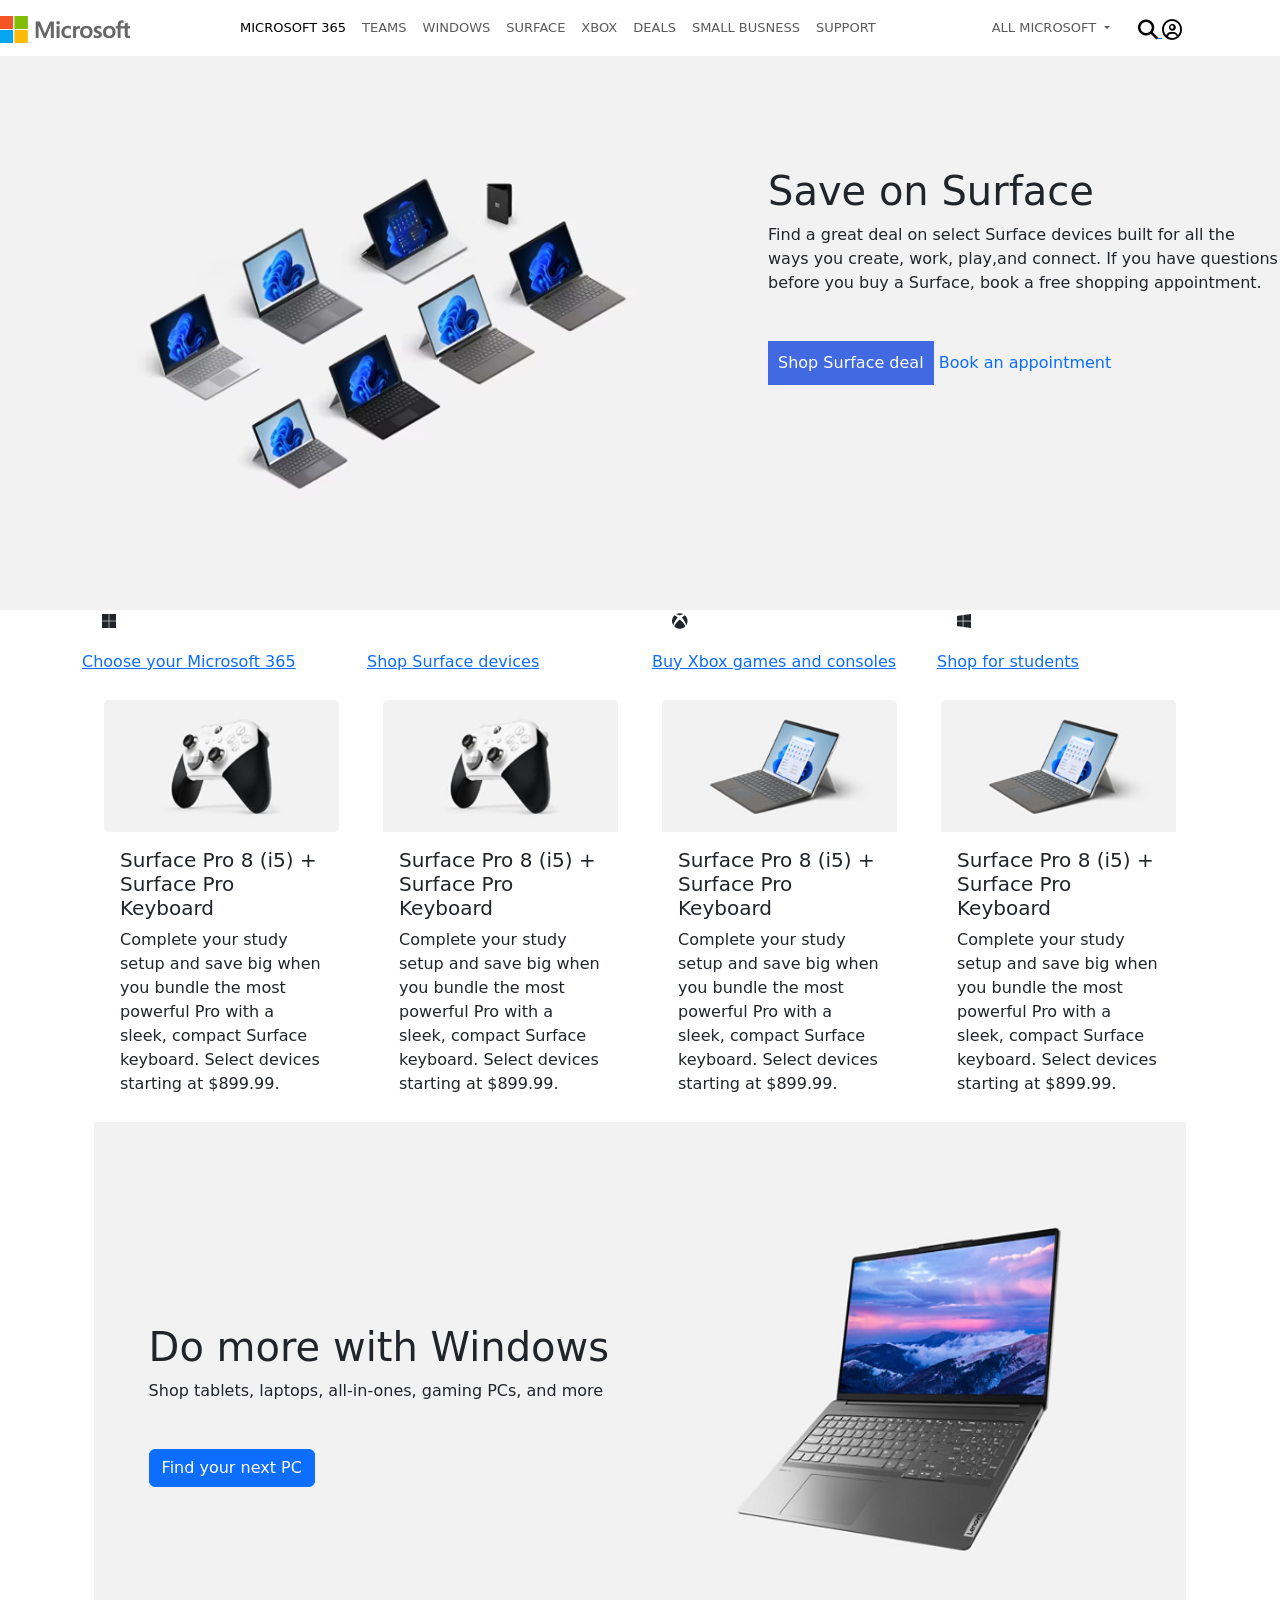
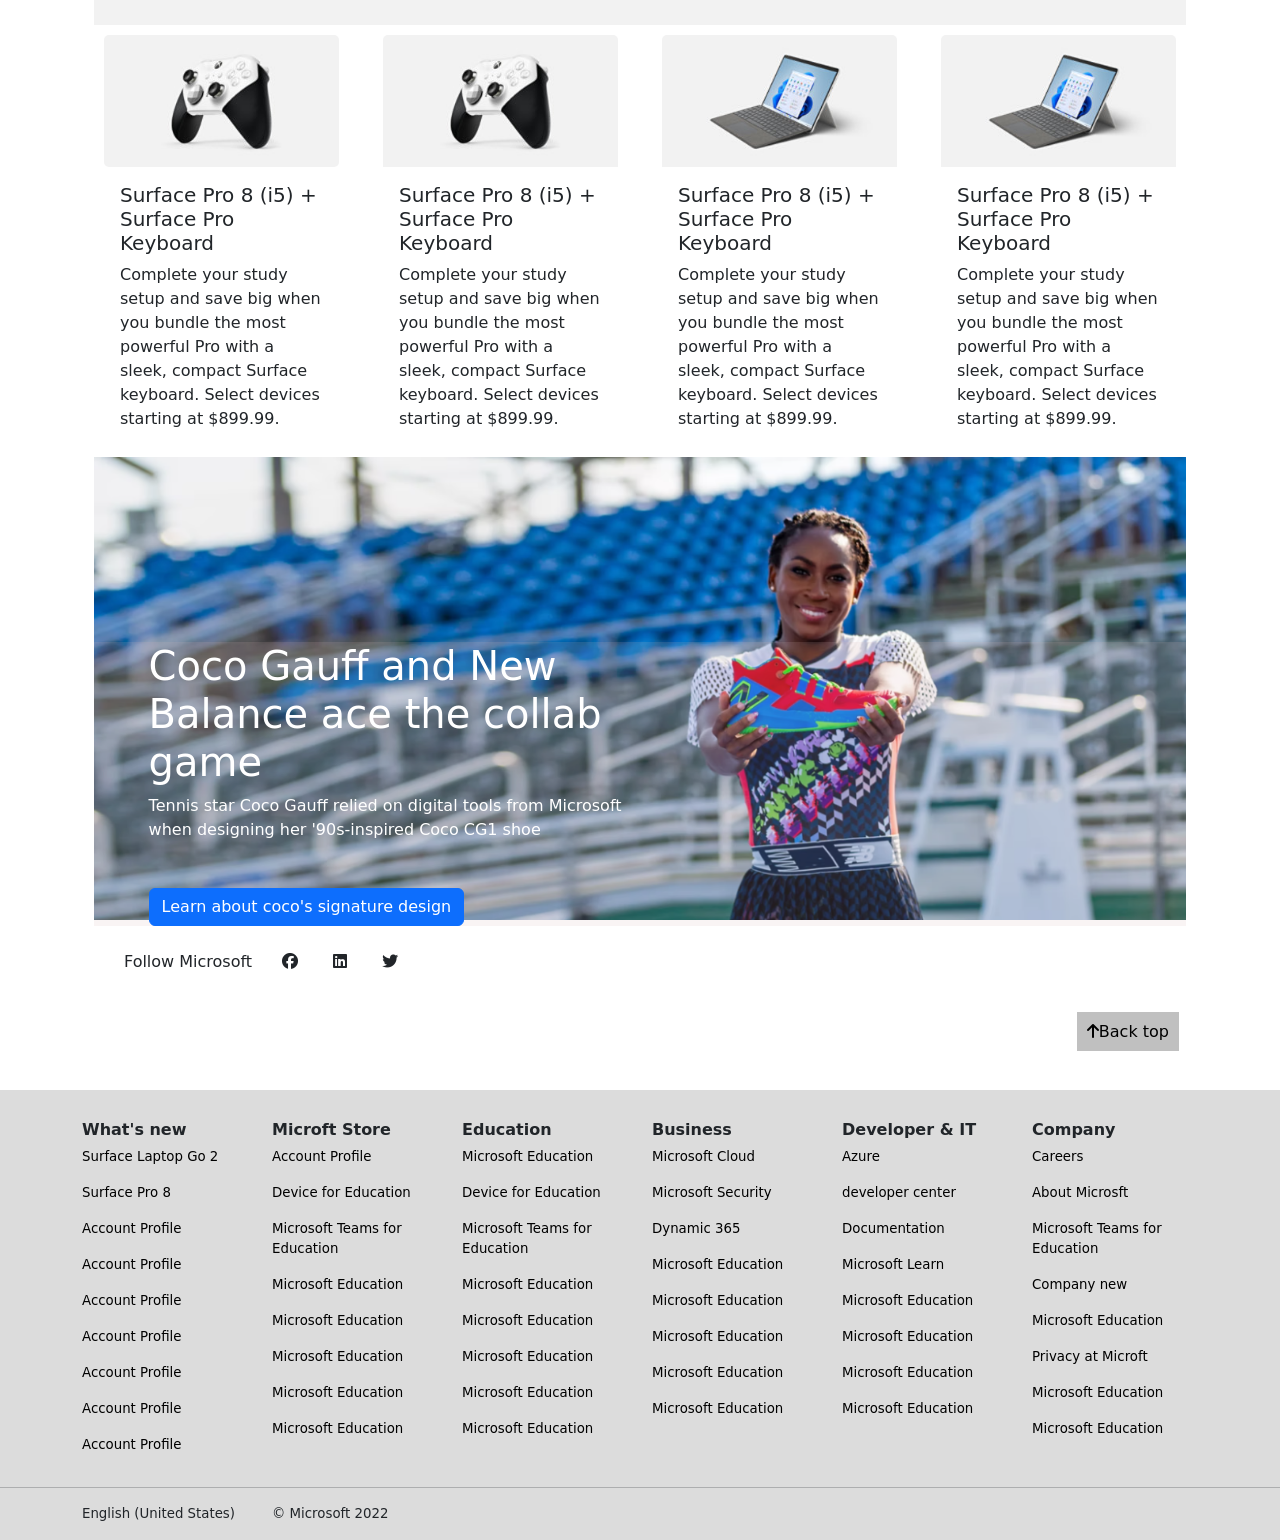
==== commit 88865f51: "update inedx.html" ====
--- a/index.html
+++ b/index.html
@@ -6,11 +6,12 @@
     <meta name="viewport" content="width=device-width, initial-scale=1.0">
     <link rel="stylesheet" href="Website Cloning/style.css">
     <link href="https://cdn.jsdelivr.net/npm/bootstrap@5.2.1/dist/css/bootstrap.min.css" rel="stylesheet" integrity="sha384-iYQeCzEYFbKjA/T2uDLTpkwGzCiq6soy8tYaI1GyVh/UjpbCx/TYkiZhlZB6+fzT" crossorigin="anonymous">
-    <link rel="stylesheet" href="https://stackpath.bootstrapcdn.com/font-awesome/4.7.0/css/font-awesome.min.css" >
+    
+    <link rel="stylesheet" href="https://cdnjs.cloudflare.com/ajax/libs/font-awesome/6.2.0/css/all.min.css">
     <title>Website Cloning</title>
 </head>
 <body>
-  <nav class="navbar navbar-expand-lg navbar-light  sticky-top ">
+  <nav class="navbar navbar-expand-lg  sticky-top ">
     
   <a class="navbar-brand" href="#"><img src="Website Cloning/images/logo.png" alt="logo"></a>
   <button class="navbar-toggler" type="button" data-toggle="collapse" data-target="#navbarSupportedContent" 
@@ -47,10 +48,14 @@
         <a class="nav-link" href="#">Support</a>
        </li>
 
+              
+              
+            <div class="font-awesome-icon">
               <li class="nav-item dropdown text-uppercase">
                 <a class="nav-link dropdown-toggle" href="#" id="navbarDropdown" role="button" data-toggle="dropdown" aria-haspopup="true" aria-expanded="false">
                   All Microsoft
                 </a>
+                
                 <div class="dropdown-menu text-uppercase" aria-labelledby="navbarDropdown">
                   <a class="dropdown-item" href="#">Software</a>
                   <a class="dropdown-item" href="#">PC & Devices</a>
@@ -59,8 +64,16 @@
                   <a class="dropdown-item" href="#">Business</a>
                   <a class="dropdown-item" href="#">Developer & IT</a>
                   <a class="dropdown-item" href="#">Other</a>
+                  
                  
-              </li>
+              </li> </div>
+              
+              <a class="font-awesome-icon-link">
+           
+          
+          <i class="fa-solid fa-magnifying-glass" style='font-size:20px;color:black'></i>
+          <i class='far fa-user-circle' style='font-size:20px;color:black'></i></a>
+           
      </ul>
   </div>
 
@@ -70,15 +83,7 @@
 </div>
 </nav>
 
-<section class="info">
-  <div class="container-padding">
-    
-    <a href="#">Students, parents, and educators: Take up to 10% off* select tech, including select Surface. Shop now</a>   
-    
-  
-</div>
-
-</section>
+
 
   
 
@@ -93,12 +98,17 @@
       <h1 >Save on Surface</h1>
       <p>Find a great deal on select Surface devices  built for all the ways you create, work, play,and connect. If you have questions before you buy a Surface, book a free shopping appointment.</p>
          
-         <button type="button" class="btn btn-primary">Shop Surface deal</button>
-
+         <button type="button" >Shop Surface deal</button>
+         <a href="#"> Book an appointment</a>
     </div>
     
      
     </div>
+
+
+
+
+    
 
 
     
@@ -115,69 +125,47 @@
   <div class="container">
     <div class="row">
       <div class="col-md-3">
-        <p class="icon-section"><img data-src="https://cdn-dynmedia-1.microsoft.com/is/image/microsoftcorp/gldn-Quick-Link-Icon-80x80-Microsoft-365?wid=40&amp;hei=40" width="40" height="40" alt="" class="img-fluid flex-shrink-0 mb-2 blur-up lazypreload lazyloaded" data-bi-cn="Choose your Microsoft 365" data-bi-ecn="Choose your Microsoft 365" data-bi-bhvr="0" data-bi-ct="CTA" data-bi-pa="Body" data-bi-compnm="Link List" src="https://cdn-dynmedia-1.microsoft.com/is/image/microsoftcorp/gldn-Quick-Link-Icon-80x80-Microsoft-365?wid=40&amp;hei=40"></p>
+        <p class="icon-section">
+          
+          <i class="fa-brands fa-microsoft"></i>
+         
+          
+         </p>
         <p><a href="#">Choose your Microsoft 365</a></p>
       </div>
       <div class="col-md-3">
         <p class="icon-section">
-            <img data-src="https://cdn-dynmedia-1.microsoft.com/is/image/microsoftcorp/icon-LL-surface-kickstand-120x120?wid=40&amp;hei=40" width="40" height="40" alt="" class="img-fluid flex-shrink-0 mb-2 blur-up lazypreload lazyloaded" data-bi-cn="Shop Surface devices" data-bi-ecn="Shop Surface devices" data-bi-bhvr="0" data-bi-ct="CTA" data-bi-pa="Body" data-bi-compnm="Link List" src="https://cdn-dynmedia-1.microsoft.com/is/image/microsoftcorp/icon-LL-surface-kickstand-120x120?wid=40&amp;hei=40">
-      </p>
+          <i class="fa-thin fa-laptop"></i>
+            </p>
         <p><a href="#">Shop Surface devices</a></p>
       </div>
       <div class="col-md-3">
         <p class="icon-section">
+          <i class="fa-brands fa-xbox"></i>
+         </P>
+
+          <p><a href="#">Buy Xbox games and consoles</a>
+          
             
-            
-          <img data-src="https://cdn-dynmedia-1.microsoft.com/is/image/microsoftcorp/gldn-ICON-LL-xbox-logo-120x120?wid=40&amp;hei=40" width="40" height="40" alt="" class="img-fluid flex-shrink-0 mb-2 blur-up lazypreload lazyloaded" data-bi-cn="Buy Xbox games and consoles" data-bi-ecn="Buy Xbox games and consoles" data-bi-bhvr="0" data-bi-ct="CTA" data-bi-pa="Body" data-bi-compnm="Link List" src="https://cdn-dynmedia-1.microsoft.com/is/image/microsoftcorp/gldn-ICON-LL-xbox-logo-120x120?wid=40&amp;hei=40">
-      
-      
-      </p>
-        <p><a href="#">Buy Xbox games and consoles</a></p>
+          </p>
+        
       </div>
       <div class="col-md-3">
         
         <p class="icon-section"> 
-            
-          <img data-src="https://cdn-dynmedia-1.microsoft.com/is/image/microsoftcorp/Book_Icon_40x40?wid=40&amp;hei=40" width="40" height="40" alt="" class="img-fluid flex-shrink-0 mb-2 blur-up lazypreload lazyloaded" data-bi-cn="Shop for students" data-bi-ecn="Shop for students" data-bi-bhvr="0" data-bi-ct="CTA" data-bi-pa="Body" data-bi-compnm="Link List" src="https://cdn-dynmedia-1.microsoft.com/is/image/microsoftcorp/Book_Icon_40x40?wid=40&amp;hei=40">
-      
-      
-      </p>
-        <p><a href="#">Shop for students</a></p>
-      </div> </div>
-
-
-      <div class="row">
-      <div class="col-md-6">
-        <p class="icon-section">
-            
-            
-          <img data-src="https://cdn-dynmedia-1.microsoft.com/is/image/microsoftcorp/QuickLink-Laptop-40x40?wid=40&amp;hei=40" width="40" height="40" alt="" class="img-fluid flex-shrink-0 mb-2 blur-up lazypreload lazyloaded" data-bi-cn="Find your next PC" data-bi-ecn="Find your next PC" data-bi-bhvr="0" data-bi-ct="CTA" data-bi-pa="Body" data-bi-compnm="Link List" src="https://cdn-dynmedia-1.microsoft.com/is/image/microsoftcorp/QuickLink-Laptop-40x40?wid=40&amp;hei=40">
-      
-</p>
-<p><a href="#">Shop for students</a></p></div>
-  
-    
-    
-
-  
-  <div class="col-md-6">
-
-    <p class="icon-section">
-        
-        
-<img data-src="https://cdn-dynmedia-1.microsoft.com/is/image/microsoftcorp/gldn-ICON-LL-briefcase-120x120?wid=40&amp;hei=40" width="40" height="40" alt="" class="img-fluid flex-shrink-0 mb-2 blur-up lazypreload lazyloaded" data-bi-cn="Shop Business" data-bi-ecn="Shop Business" data-bi-bhvr="0" data-bi-ct="CTA" data-bi-pa="Body" data-bi-compnm="Link List" src="https://cdn-dynmedia-1.microsoft.com/is/image/microsoftcorp/gldn-ICON-LL-briefcase-120x120?wid=40&amp;hei=40">
-        
-        
-       <p><a href="#">Find your next PC</a></p>
-    
-</div>
-  </div></div>
+          <i class="fa-brands fa-windows"></i> </p>
+        <a href="#">Shop for students</a> 
+      </div> 
+     
+
+
+      </div>
         
 <section class="advert">
 
 <div class="container">
   <div class="row">
-    <div class="col-md-3">
+    <div class="col-lg-3 col-md-6 col-sm-12 col-xs-12">
   <div class="card border-0"  >
     <img src="Website Cloning/images/card1.jpg" class="card-img" alt="...">
     <div class="card-body">
@@ -187,7 +175,7 @@
     </div>
   </div>
 </div>
-<div class="col-md-3">
+<div class="col-lg-3 col-md-6 col-sm-12 col-xs-12">
   <div class="card border-0" >
     <img src="Website Cloning/images/card1.jpg" class="card-img-top" alt="...">
     <div class="card-body">
@@ -197,7 +185,7 @@
     </div>
   </div>
 </div>
-<div class="col-md-3">
+<div class="col-lg-3 col-md-6 col-sm-12 col-xs-12">
   <div class="card border-0" >
     <img src="Website Cloning/images/card3.jpg" class="card-img-top" alt="...">
     <div class="card-body">
@@ -207,7 +195,7 @@
     </div>
   </div>
 </div>
-<div class="col-md-3">
+<div class="col-lg-3 col-md-6 col-sm-12 col-xs-12">
   <div class="card border-0">
     <img src="Website Cloning/images/card3.jpg" class="card-img-top" alt="...">
     <div class="card-body">
@@ -242,7 +230,7 @@
 
 <div class="container">
   <div class="row">
-    <div class="col-md-3">
+    <div class="col-lg-3 col-md-6 col-sm-12 col-xs-12">
   <div class="card border-0"  >
     <img src="Website Cloning/images/card1.jpg" class="card-img" alt="...">
     <div class="card-body">
@@ -252,7 +240,7 @@
     </div>
   </div>
 </div>
-<div class="col-md-3">
+<div class="col-lg-3 col-md-6 col-sm-12 col-xs-12">
   <div class="card border-0" >
     <img src="Website Cloning/images/card1.jpg" class="card-img-top" alt="...">
     <div class="card-body">
@@ -262,7 +250,7 @@
     </div>
   </div>
 </div>
-<div class="col-md-3">
+<div class="col-lg-3 col-md-6 col-sm-12 col-xs-12">
   <div class="card border-0" >
     <img src="Website Cloning/images/card3.jpg" class="card-img-top" alt="...">
     <div class="card-body">
@@ -272,7 +260,7 @@
     </div>
   </div>
 </div>
-<div class="col-md-3">
+<div class="col-lg-3 col-md-6 col-sm-12 col-xs-12">
   <div class="card border-0" >
     <img src="Website Cloning/images/card3.jpg" class="card-img-top" alt="...">
     <div class="card-body">
@@ -302,23 +290,34 @@
       </div>
     </div>
 
-<div class="icon-list">
+<div class="font-awersome-list">
 
 
 <div class="container">
   
         
-<p class="icon-section">Follow Microsoft<i class="fa-brands fa-twitter"></i> <i class="fa-brands fa-linkedin"></i> <i class="fa-brands fa-facebook"></i> </p>
-        
-</div>
-</div>
+<p >Follow Microsoft<i class="fa-brands fa-facebook"></i>
+  <i class="fa-brands fa-linkedin"></i>
+  <i class="fa-brands fa-twitter"></i>  </p>
+        
+</div>
+</div>
+
+<div class="top-arrow">
+<div class="container">
+  <a href=""><i class="fa-solid fa-arrow-up"></i>Back top</a>
+</div>
+</div>
+</div>
+
+
 
 <footer>
 
   <div class="container padding">
     <div class="row padding">
       
-      <div class="col-md-2">
+      <div class="col-lg-2 col-md-4 col-sm-4 col-xs-12">
         <h6><b>What's new </b> </h6>
         <p><a href="#">Surface Laptop Go 2</a></p>
         <p><a href="#">Surface Pro 8</a></p>
@@ -334,7 +333,7 @@
           
          
         </div>
-        <div class="col-md-2">
+        <div class="col-lg-2 col-md-4 col-sm-4 col-xs-12">
           <h6> <b>Microft Store</b> </h6>  
           <p><a href="#">Account Profile</a></p>
           <p><a href="#">Device for Education</a></p>
@@ -347,7 +346,7 @@
             
           
            </div>
-           <div class="col-md-2">
+           <div class="col-lg-2 col-md-4 col-sm-4 col-xs-12">
             <h6><b>Education </b></h6>  
             <p><a href="#">Microsoft Education</a></p>
             <p><a href="#">Device for Education</a></p>
@@ -358,7 +357,7 @@
             <p><a href="#">Microsoft Education</a></p>
             <p><a href="#">Microsoft Education</a></p>
               </div>
-              <div class="col-md-2">
+              <div class="col-lg-2 col-md-4 col-sm-4 col-xs-12">
                 <h6><b>Business </b> </h6>  
                 <p><a href="#">Microsoft Cloud</a></p>
                 <p><a href="#">Microsoft Security</a></p>
@@ -369,7 +368,7 @@
                 <p><a href="#">Microsoft Education</a></p>
                 <p><a href="#">Microsoft Education</a></p>
                   </div>
-              <div class="col-md-2">
+              <div class="col-lg-2 col-md-4 col-sm-4 col-xs-12">
                 <h6> <b>Developer & IT</b></h6>  
                 <p><a href="#">Azure</a></p>
                 <p><a href="#">developer center</a></p>
@@ -382,7 +381,7 @@
                   
                 
                  </div>
-                 <div class="col-md-2">
+                 <div class="col-lg-2 col-md-4 col-sm-4 col-xs-12">
                   <h6> <b>Company</b></h6>  
                   <p><a href="#">Careers</a></p>
                   <p><a href="#">About Microsft</a></p>
--- a/Website Cloning/style.css
+++ b/Website Cloning/style.css
@@ -8,6 +8,7 @@
 nav{
     font-size: small;
     color: white;
+    background-color: white;
 }
 .navbar img{
     width: 60% ;
@@ -16,10 +17,13 @@
 
 
 
-
+.icon-list{
+  height: 150px;
+}
 
 .icon-section i{
     padding-left: 20px;
+    
 }
 
 .info{
@@ -42,12 +46,26 @@
     position: relative;
    
   }
+  
   
   /* Bottom right text */
   .text-block {
     position: absolute;
     top: 20%;
     padding-left: 60%;
+    
+  }
+
+  .text-block  a{
+    text-decoration: none;
+   
+    
+  }
+  .text-block  button{
+    background-color:#4169E1;
+    color: white;
+    border: none;
+    padding: 10px;
     
   }
 
@@ -107,15 +125,43 @@
   }
   
 
-    .icon-list{
-        height: 70px;
-        padding-top: 20px;
-    }
+    .font-awesome-icon{
+        
+        padding-left: 100px;
+        
+    }
+    .font-awesome-icon-link{
+        
+      padding-left: 20px;
+      padding-top: 10px;
+      
+  }
     .card{
         padding: 10px;
         
         
     }
+    .font-awersome-list{
+      height: 100px;
+      padding: 30px;
+      
+    }
+    .font-awersome-list i{
+      
+      padding-left: 30px;
+      
+    }
+    .top-arrow{
+      
+      height: 70px;
+    }
+    .top-arrow a{
+      color: black;
+        background-color:  #c0c0c0;
+        padding: 10px;
+        text-decoration: none;
+        margin-left: 90%;
+    }
     
     
 
@@ -153,6 +199,15 @@
     position: relative;
      
   }
+  .top-arrow a{
+    color: black;
+      background-color:  #c0c0c0;
+      padding: 10px;
+      text-decoration: none;
+      margin: auto;
+      
+  }
+  
     
    
   }
@@ -174,6 +229,16 @@
       position: relative;
        
     }
+    .top-arrow a{
+      color: black;
+        background-color:  #c0c0c0;
+        padding: 10px;
+        text-decoration: none;
+        margin: auto;
+        
+    }
+
+    
  }
 
 /* Large devices (desktops, 992px and up)  */
@@ -200,3 +265,10 @@
 }
 }
 
+
+
+
+
+
+
+
